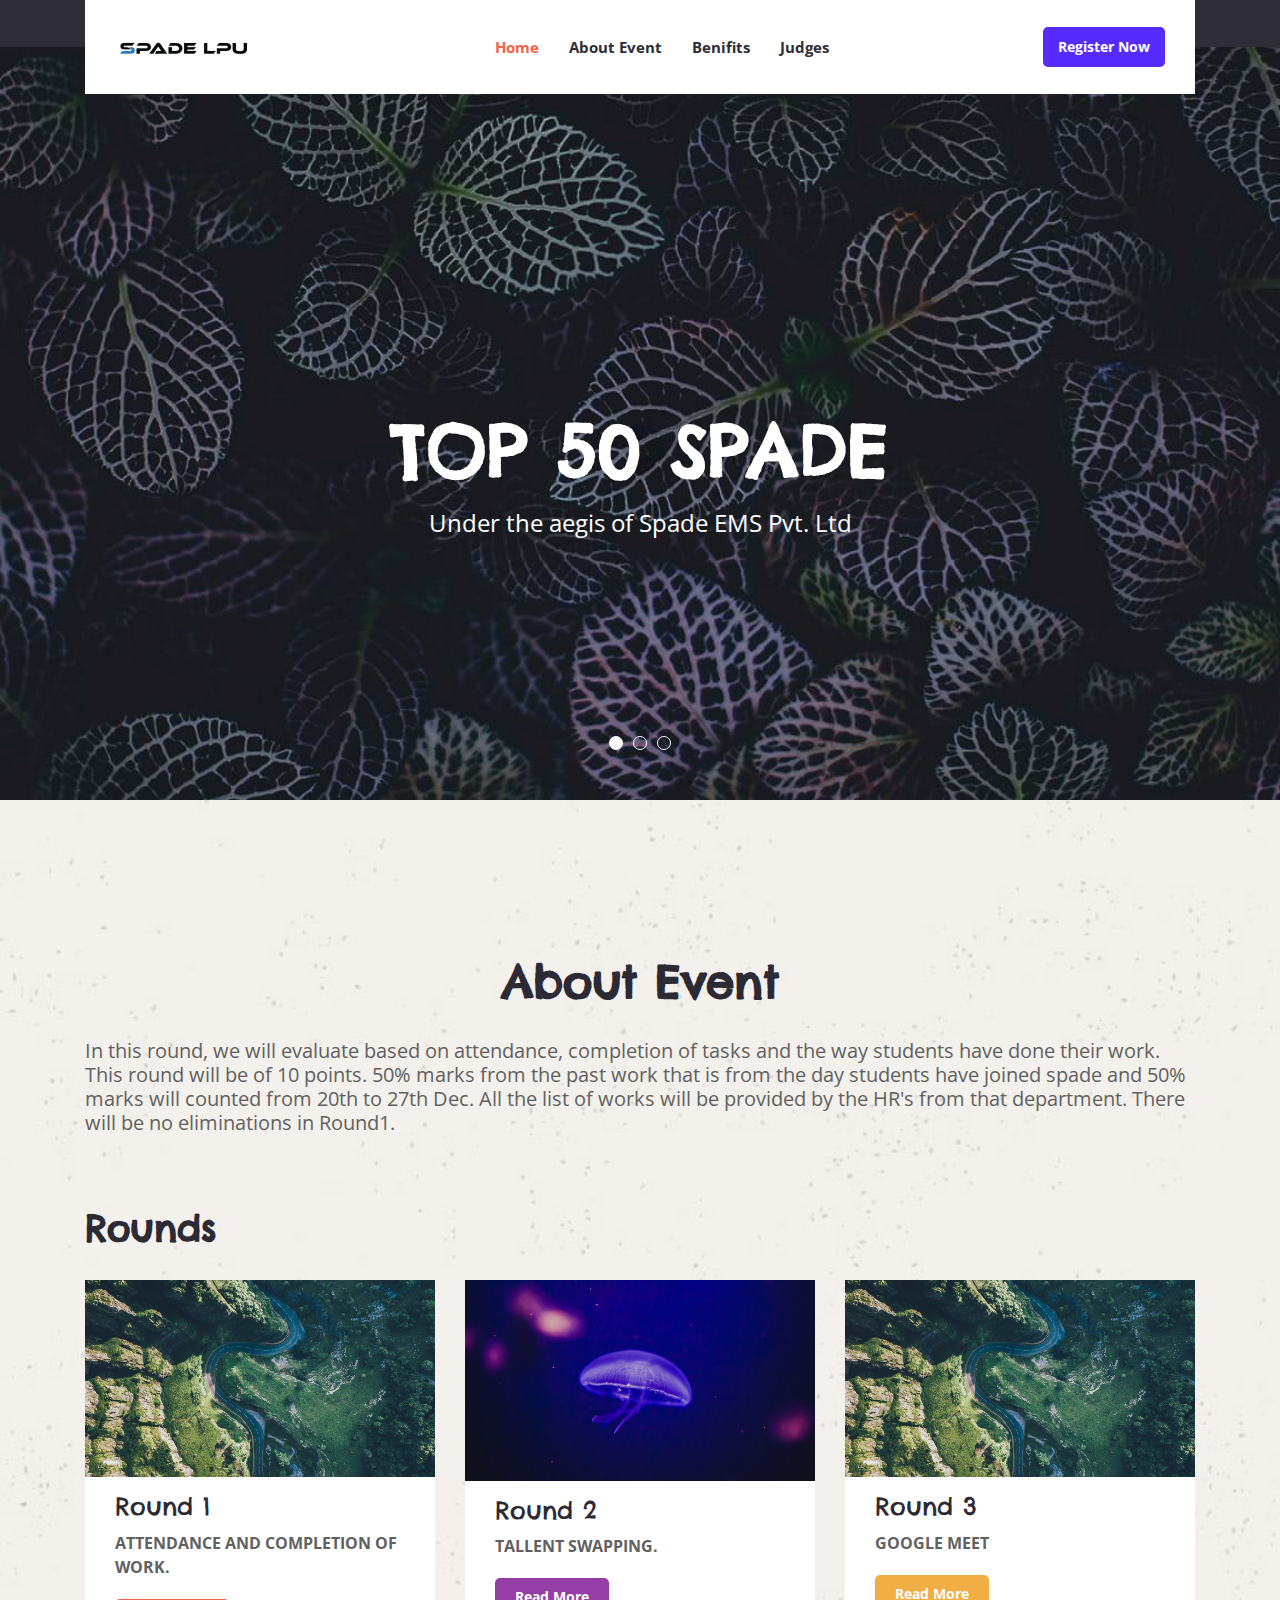
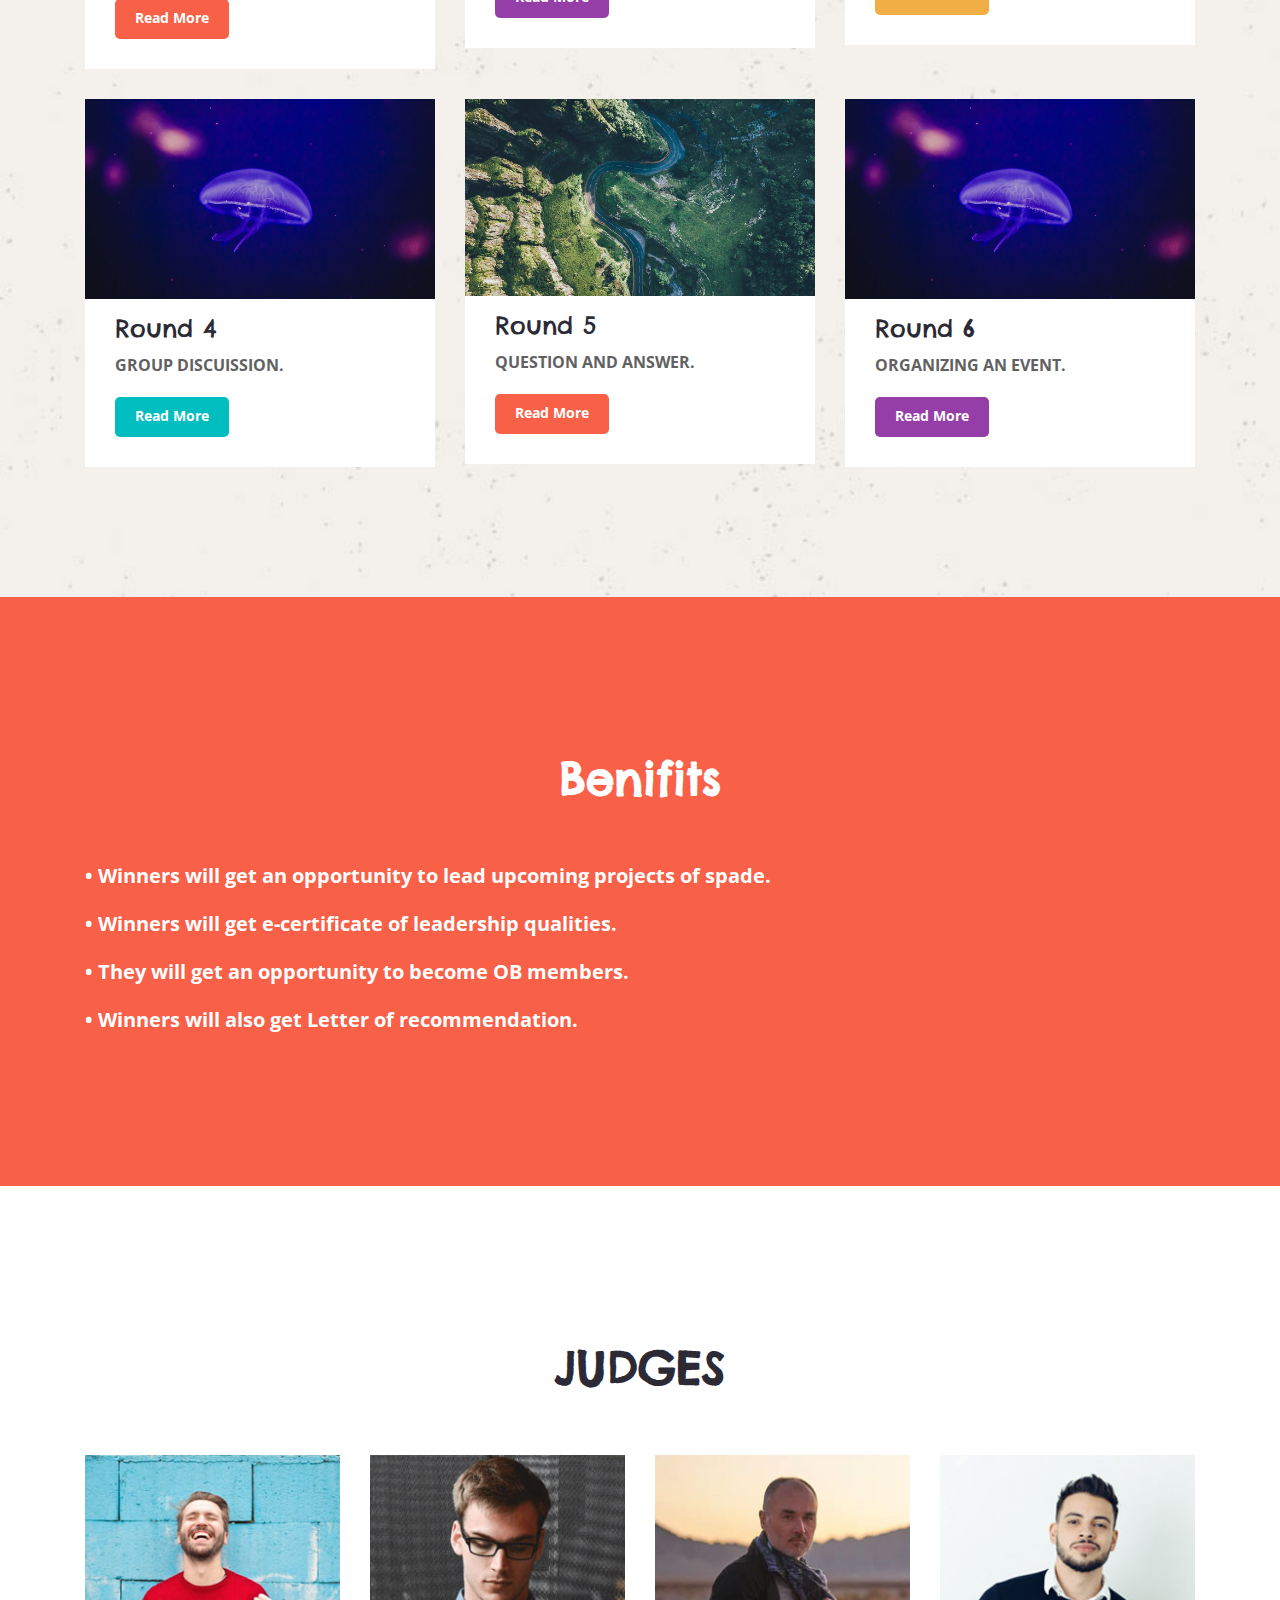
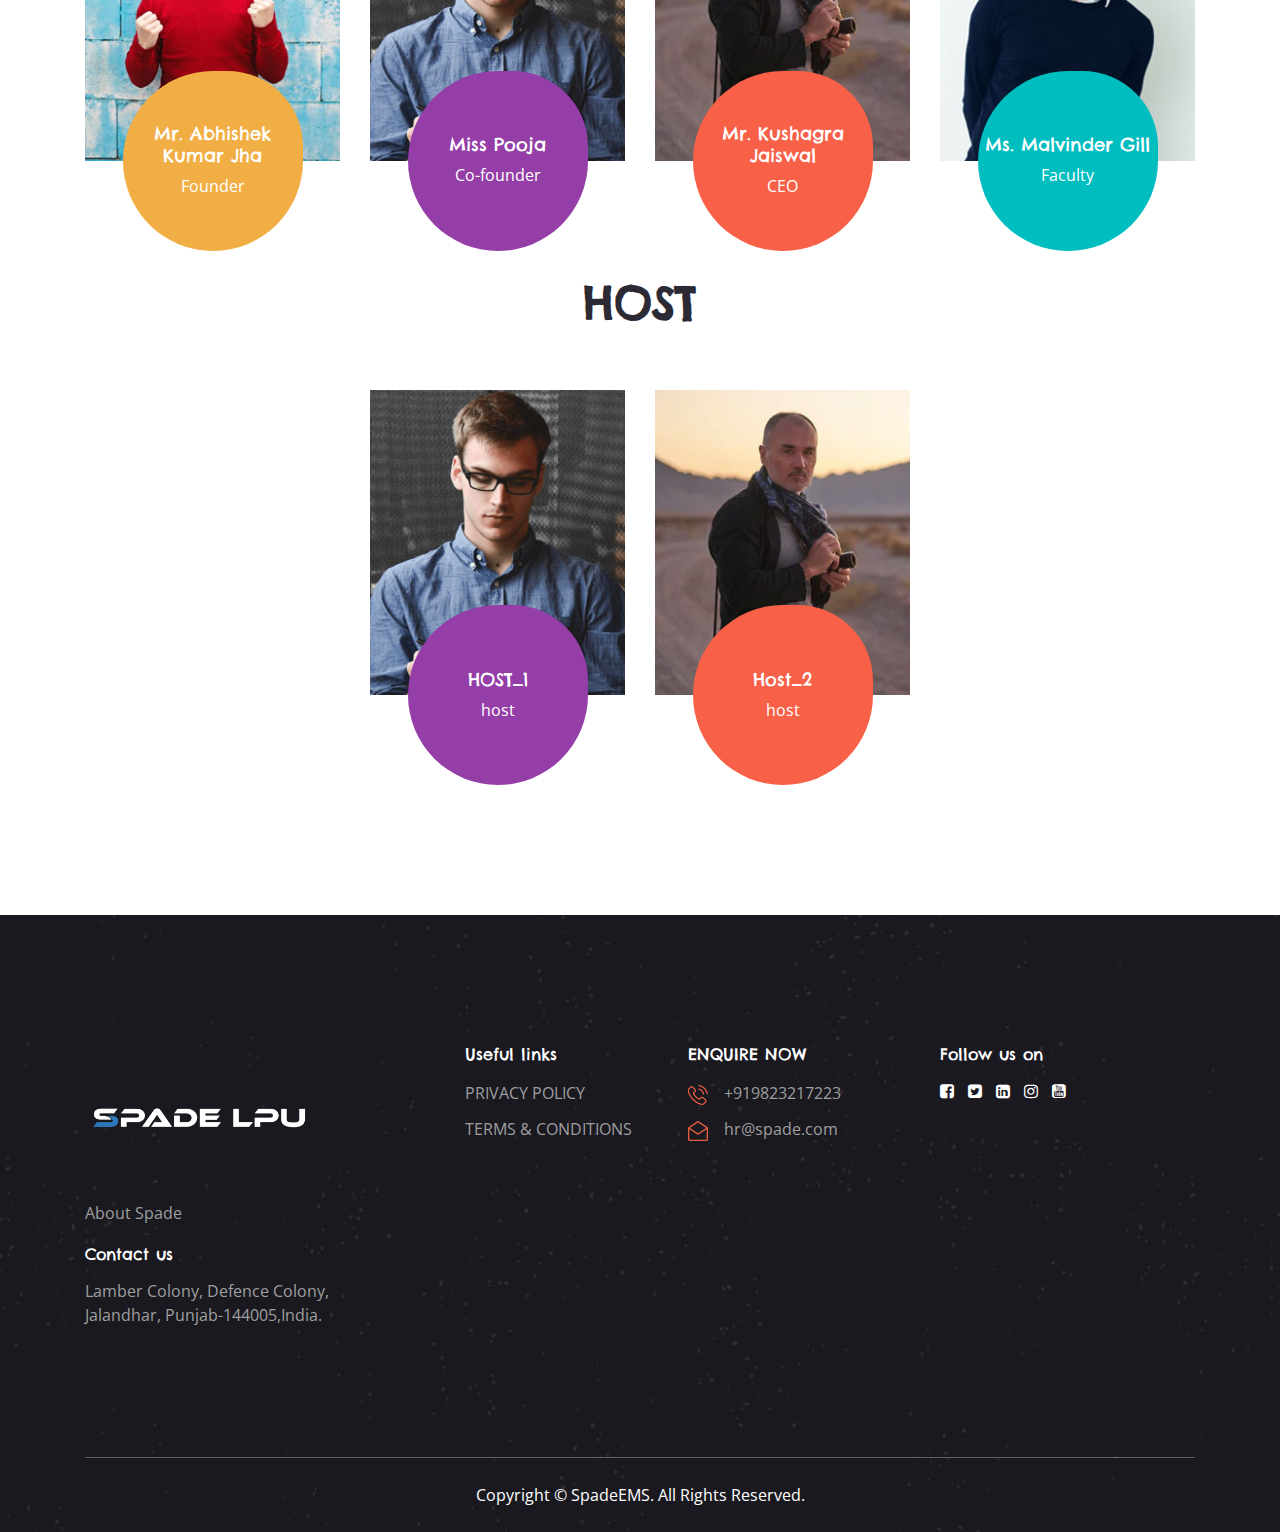
==== index.html @ 6cc6810a "first commit" ====
<!doctype html>
<html class="no-js" lang="en">
<head>
    <meta charset="utf-8">

    <!--====== Title ======-->
    <title>Top50</title>

    <meta name="description" content="">
    <meta name="viewport" content="width=device-width, initial-scale=1">

    <!--====== Favicon Icon ======-->
    <link rel="shortcut icon" href="assets/images/favicon.png" type="image/png">

    <!--====== Magnific Popup CSS ======-->
    <link rel="stylesheet" href="assets/css/magnific-popup.css">

    <!--====== Animate CSS ======-->
    <link rel="stylesheet" href="assets/css/animate.css">

    <!--====== Slick CSS ======-->
    <link rel="stylesheet" href="assets/css/slick.css">

    <!--====== Font Awesome CSS ======-->
    <link rel="stylesheet" href="assets/css/font-awesome.min.css">

    <!--====== Bootstrap CSS ======-->
    <link rel="stylesheet" href="assets/css/bootstrap.min.css">

    <!--====== Default CSS ======-->
    <link rel="stylesheet" href="assets/css/default.css">

    <!--====== Style CSS ======-->
    <link rel="stylesheet" href="assets/css/style.css">

    <style>
        #more,#more_2,#more_3,#more_4,#more_5,#more_6
         {display: none;}
    </style>

</head>

<body>
  
    <!--====== PRELOADER PART START ======-->

    <div id="preloader">
        <div class="preloader">
            <span></span>
            <span></span>
        </div>
    </div>

    <!--====== PRELOADER PART ENDS ======-->
    
    <!--====== HEADER PART START ======-->

    <header class="header_area">
       <!-- <div class="header_top">
            <div class="container">
                <div class="header_top_wrapper d-md-flex justify-content-between">
                    <div class="header_social text-center">
                        <ul>
                            <li><a href="#"><i class="fa fa-facebook-square"></i></a></li>
                            <li><a href="#"><i class="fa fa-twitter-square"></i></a></li>
                            <li><a href="#"><i class="fa fa-linkedin-square"></i></a></li>
                            <li><a href="#"><i class="fa fa-instagram"></i></a></li>
                            <li><a href="#"><i class="fa fa-pinterest-square"></i></a></li>
                        </ul>
                    </div> <!-- header social ->

                    <div class="header_info d-none d-md-block">
                        <ul>
                            <!-- <li><img src="assets/images/call.png" alt=""><a href="#">91 458 654 528</a></li> ->
                            <li><img src="assets/images/mail.png" alt=""><a href="#">info@example.com</a></li>
                            <li><a href="registration.html">Join Us</a></li>
                        </ul>
                    </div> <!-- header info ->
                </div> <!-- header top wrapper ->
            </div> <!-- container ->
        </div> <!-- header top -->

        <div class="header_navbar">
            <div class="container">
                <nav class="navbar navbar-expand-lg">
                    <a class="navbar-brand" href="index.html">
                        <img src="assets/images/spade_logo.png" width="150px"alt="logo">
                    </a> <!-- logo -->

                    <button class="navbar-toggler" type="button" data-toggle="collapse" data-target="#navbarSupportedContent" aria-controls="navbarSupportedContent" aria-expanded="false" aria-label="Toggle navigation">
                        <span class="toggler-icon"></span>
                        <span class="toggler-icon"></span>
                        <span class="toggler-icon"></span>
                    </button>

                    <div class="collapse navbar-collapse sub-menu-bar" id="navbarSupportedContent">
                        <ul class="navbar-nav m-auto">
                            <li>
                                <a class="active" href="index.html">Home</i></a>
                                
                            </li>
                            <li>
                                <a href="#about">About Event </i></a>

                               
                            </li>
                            <li><a href="#ben">Benifits </i></a>
                                
                            </li>
                            <li><a href="#judge">Judges</a></li>
                           
        
                        </ul>
                    </div> <!-- navbar collapse -->

                    <div class="navbar_btn d-none d-sm-block">
                        <a class="main-btn" href="registration.html">Register Now</a>
                    </div>

                </nav> <!-- navbar -->
            </div> <!-- container -->
        </div> <!-- header navbar -->
    </header>

    <!--====== HEADER PART ENDS ======-->

    <!--====== SLIDER PART START ======-->

    <section class="slider_area slider-active">
        <div class="single_slider">
            <div class="slider_image bg_cover" data-animation="kenburns" style="background-image: url(assets/images/24_image.jpg)"></div> <!-- slider image -->
            <div class="slider_content_wrapper d-flex align-items-center">
                <div class="container">
                    <div class="row">
                        <div class="col-lg-12">
                            <div class="slider_content text-center">
                                <!-- <h5 class="sub_title" data-animation="fadeInUp" data-delay="0.2s">SPADE </h5> -->
                                <h2 class="title" data-animation="fadeInUp" data-delay="0.5s">TOP 50 SPADE</h2>
                                <p data-animation="fadeInUp" data-delay="0.9s">Under the aegis of Spade EMS Pvt. Ltd</p>
                                <!-- <a href="registration.html" class="main-btn" data-animation="fadeInUp" data-delay="1.2s">Join Us</a> -->
                            </div> <!-- slider content -->
                        </div>
                    </div> <!-- row -->
                </div> <!-- container -->
            </div> <!-- slider content wrapper -->
        </div> <!-- single slider -->
        
        <div class="single_slider">
            <div class="slider_image bg_cover" data-animation="kenburns" style="background-image: url(assets/images/image_news_01.jpg)"></div> <!-- slider image -->
            <div class="slider_content_wrapper d-flex align-items-center">
                <div class="container">
                    <div class="row">
                        <div class="col-lg-12">
                            <div class="slider_content text-center">
                                <!-- <h5 class="sub_title" data-animation="fadeInUp" data-delay="0.2s">SPADE </h5> -->
                                <h2 class="title" data-animation="fadeInUp" data-delay="0.5s">TOP 50 SPADE</h2>
                                <p data-animation="fadeInUp" data-delay="0.9s">Under the aegis of Spade EMS Pvt. Ltd</p>
                                <!-- <a href="registration.html" class="main-btn" data-animation="fadeInUp" data-delay="1.2s">Join Us</a> -->
                            </div> <!-- slider content -->
                        </div>
                    </div> <!-- row -->
                </div> <!-- container -->
            </div> <!-- slider content wrapper -->
        </div> <!-- single slider -->
        
        <div class="single_slider">
            <div class="slider_image bg_cover" data-animation="kenburns" style="background-image: url(assets/images/23_image.jpg)"></div> <!-- slider image -->
            <div class="slider_content_wrapper d-flex align-items-center">
                <div class="container">
                    <div class="row">
                        <div class="col-lg-12">
                            <div class="slider_content text-center">
                                <!-- <h5 class="sub_title" data-animation="fadeInUp" data-delay="0.2s">SPADE </h5> -->
                                <h2 class="title" data-animation="fadeInUp" data-delay="0.5s">TOP 50 SPADE</h2>
                                <p data-animation="fadeInUp" data-delay="0.9s">Under the aegis of Spade EMS Pvt. Ltd</p>
                                <!-- <a href="registration.html" class="main-btn" data-animation="fadeInUp" data-delay="1.2s">Join Us</a> -->
                            </div> <!-- slider content -->
                        </div>
                    </div> <!-- row -->
                </div> <!-- container -->
            </div> <!-- slider content wrapper -->
        </div> <!-- single slider -->
    </section>

    <!--====== SLIDER PART ENDS ======-->

    

    <!--====== About Event PART START ======-->

    <section class="causes_area pt-130 pb-130 bg_cover" style="background-image: url(assets/images/gray-bg.jpg)" id="about">
        <div class="causes_shape_1" ></div>
        <div class="container">
            <div class="row">
                <div class="col-lg-12">
                    <div class="section_title text-center pb-30">
                        <!-- <img src="assets/images/section_icon.png" alt="Icon"> -->
                        <h3 class="title">About Event</h3>
                    </div> <!-- section title -->
                </div>
            </div> <!-- row -->
            <div class="row">
                <div class="col-lg-12">
               <p style="font-size: 20px;"> In this round, we will evaluate based on attendance, completion of tasks and the way students have done their work. This round will be of 10 points. 50% marks from the past work that is from the day students have joined spade and 50% marks will counted from 20th to 27th Dec. All the list of works will be provided by the HR's from that department. There will be no eliminations in Round1.
               </p><br><br><br>
               <h2>Rounds</h2> 

            </div>
            </div>
            <div class="row">
                <br>
                <div class="col-lg-4 col-md-6">
                    <div class="single_causes causes_color_1 mt-30">
                        <div class="causes_image">
                            <img src="assets/images/image_news_01.jpg" alt="causes">
                            <!-- <ul class="causes_icon">
                                <li><a href="#"><i class="fa fa-camera"></i></a></li>
                                <li><a href="#"><i class="fa fa-video-camera"></i></a></li>
                            </ul> -->
                            <!-- <div class="causes_shape">
                                <img src="assets/images/shape/shape-4.png" alt="shape">
                            </div>
                            <div class="causes_progress">
                                <div class="bar_inner">
                                    <div class="bar progress_line" data-width="59"><span class="percentage">59%</span></div>
                                </div>
                            </div> donate progress -->
                        </div>
                        <div class="causes_content">
                            <!-- <ul class="causes_meta">
                                <li><a href="#"><i class="fa fa-line-chart"></i> <span>Goal</span> : $1900</a></li>
                                <li><a href="#"><i class="fa fa-meh-o"></i> <span>Raised</span> : $900</a></li>
                            </ul> -->
                            <h4 class="causes_title"><a href="#">Round 1</a></h4>
                            <p><b>ATTENDANCE  AND  COMPLETION OF WORK.</b><span id="dots"></span><span id="more"><br>In this round, we will evaluate based on attendance, completion of tasks and the way students have done their work. This round will be of 10 points. 50% marks from the past work that is from the day students have joined spade and 50% marks will counted from 20th to 27th Dec. All the list of works will be provided by the HR's from that department. There will be no eliminations in Round1.
                            <br><br>
                            <b>POLICIES OF ROUND 1:</b><br>
                                1. In this round we will evaluate participants based on their:<br>
                                o ATTENDANCE <br>
                                o COMPLETION OF WORK<br>
                                2. First round will be from 20th Dec - 3 rd Jan. <br>
                                3. Attendance will be evaluated based on 50-50% like 50% marks will be from 20th -27thDec and 50% from the day of joining of students to till date. <br>
                                4. We will take this attendance and work record from respective HR’s. <br>
                                5. No elimination will be done in 1st round.<br><br>
                                <b>JUDGING PARAMETERS:</b>
                                 <br>
                                ▪ Attendance <br>
                                ▪ Work Record<br> 
                                ▪ Completion of Task <br>


                            </span> </p>
                            <a class="more" onclick="fun_1()" id="myBtn">Read More</a>
                        </div>
                    </div> <!-- single causes -->
                </div>
                <div class="col-lg-4 col-md-6">
                    <div class="single_causes causes_color_2  mt-30">
                        <div class="causes_image">
                            <img src="assets/images/image_news_03.jpg" alt="causes">
                            <!-- <ul class="causes_icon">
                                <li><a href="#"><i class="fa fa-camera"></i></a></li>
                                <li><a href="#"><i class="fa fa-video-camera"></i></a></li>
                            </ul>
                            <div class="causes_shape">
                                <img src="assets/images/shape/shape-4.png" alt="shape">
                            </div>
                            <div class="causes_progress">
                                <div class="bar_inner">
                                    <div class="bar progress_line" data-width="59"><span class="percentage">59%</span></div>
                                </div>
                            </div> donate progress -->
                        </div>
                        <div class="causes_content">
                            <!-- <ul class="causes_meta">
                                <li><a href="#"><i class="fa fa-line-chart"></i> <span>Goal</span> : $1900</a></li>
                                <li><a href="#"><i class="fa fa-meh-o"></i> <span>Raised</span> : $900</a></li>
                            </ul> -->
                            <h4 class="causes_title"><a href="#">Round 2</a></h4>
                            <p><b>TALLENT SWAPPING.</b><span id="dots_2"></span><span id="more_2"><br>In this round we want to see how capable your are while handling a situation and how you perform  when situations moves across your comfort zone… It is a “Talent Swapping” task. You have to choose any of the task provided in the form list and complete it on  time.
                               <br><br>
                                <b>POLICIES OF ROUND 2:</b><br>

                                1.	The task is from 3 Jan to 7 Jan .<br>
                                2.	No elimination. <br>
                                3.	You will be given 2 days time to complete your task . <br>
                                4.	If you deposit your task upto deadline than you will be awarded Max.10 points depending upon your work.<br>
                                5.	After deadline upto 12 hrs you will be awarded from max. 5 points depending upon your work. <br>
                                6.	12 hrs after the deadline no points will be awarded.<br>
                                <br><br>
                                <b>JUDGING PARAMETERS:</b><br>
                                
                                •	If task deposited upto deadline<br>
                                •	Way of Presenting your work <br>
                                •	Creativity and hardwork done <br>
                                
                            </span> </p>
                            <a class="more" onclick="fun_2()" id="myBtn_2">Read More</a>
                        </div>
                    </div> <!-- single causes -->
                </div>
                <div class="col-lg-4 col-md-6">
                    <div class="single_causes causes_color_3  mt-30">
                        <div class="causes_image">
                            <img src="assets/images/image_news_01.jpg" alt="causes">
                            <!-- <ul class="causes_icon">
                                <li><a href="#"><i class="fa fa-camera"></i></a></li>
                                <li><a href="#"><i class="fa fa-video-camera"></i></a></li>
                            </ul>
                            <div class="causes_shape">
                                <img src="assets/images/shape/shape-4.png" alt="shape">
                            </div>
                            <div class="causes_progress">
                                <div class="bar_inner">
                                    <div class="bar progress_line" data-width="59"><span class="percentage">59%</span></div>
                                </div>
                            </div> donate progress -->
                        </div>
                        <div class="causes_content">
                            <!-- <ul class="causes_meta">
                                <li><a href="#"><i class="fa fa-line-chart"></i> <span>Goal</span> : $1900</a></li>
                                <li><a href="#"><i class="fa fa-meh-o"></i> <span>Raised</span> : $900</a></li>
                            </ul> -->
                            <h4 class="causes_title"><a href="#">Round 3</a></h4>
                            <p><b>GOOGLE MEET</b><span id="dots_3"></span><span id="more_3"><br>
                                To evaluate how effectively he/she present/manages the meeting given to them.
                                He/she will be given an event to host in which you will manage each and everything according to you (for eg: engaging everyone with games , motivation etc)
                                This event will show how you can lead others or groups.<br><br>
                                <b>POLICIES OF ROUND 3:</b><br>

                                1.	They are supposed to manage the meeting in their own ways<br>
                                2.	Every student will be given 5 minutes to present.<br>
                                3.	Every student is supposed to give the presentation online by switching on the camera, unmuting the mic on google meet platform.<br>
                                4.	He/she must engage the each and everyone in the meeting (for eg, asking questions, motivating , etc).<br>

                                <br><br>
                                <b>JUDGING PARAMETER:</b><br>

                                •	Content organization and justification <br>
                                •	Elocution                                 <br>                    
                                •	Kinesics and gestures                     <br>           
                                •	Intonation                                 <br>                  
                                •	Enthusiasm and confidence         <br>

                            </span> </p>
                            <a class="more" onclick="fun_3()" id="myBtn_3">Read More</a>
                        </div>
                    </div> <!-- single causes -->
                </div>
                <div class="col-lg-4 col-md-6">
                    <div class="single_causes causes_color_4  mt-30">
                        <div class="causes_image">
                            <img src="assets/images/image_news_03.jpg" alt="causes">
                            <!-- <ul class="causes_icon">
                                <li><a href="#"><i class="fa fa-camera"></i></a></li>
                                <li><a href="#"><i class="fa fa-video-camera"></i></a></li>
                            </ul>
                            <div class="causes_shape">
                                <img src="assets/images/shape/shape-4.png" alt="shape">
                            </div>
                            <div class="causes_progress">
                                <div class="bar_inner">
                                    <div class="bar progress_line" data-width="59"><span class="percentage">59%</span></div>
                                </div>
                            </div> donate progress -->
                        </div>
                        <div class="causes_content">
                            <!-- <ul class="causes_meta">
                                <li><a href="#"><i class="fa fa-line-chart"></i> <span>Goal</span> : $1900</a></li>
                                <li><a href="#"><i class="fa fa-meh-o"></i> <span>Raised</span> : $900</a></li>
                            </ul> -->
                            <h4 class="causes_title"><a href="#">Round 4</a></h4>
                            <p><b>GROUP DISCUISSION.</b><span id="dots_4"></span><span id="more_4"><br>In this round , the group will have 8 to 12 members , who will express their views freely, frankly in a friendly manner on a topic of current issue. 
                                <br><br>
                                <b>POLICIES OF ROUND 4:</b><br>
                                
                                1.	THE TASK WILL BW FROM 16-25 JANUARY.<br>
                                2.	 ELEMINATION WILL BE THERE.<br>
                                3.	 READING FROM ANY PAPER OR ANY OTHER MEANS WILL NNOT BE ALLOWED. <br>
                                4.	 ENSURE TO HAVE A STABLE INTERNET CONNECTION AND ALSO MAKE SURE THAT CAMERA SHOULD BE ON AND MICROPHONE SHOULD BE UNMUTE DRING THIS ROUND.  <br>
                                <br><br>
                                <b>JUDGING PARAMETERS:</b><br>
                                
                                •	BE ASSERTIVE AND USE OF RIGHT LANGUAGE. <br>                 
                                •	ANALYTICAL AND FACT ORIENTED         <br>                       
                                •	 KINESIS AND GESTURES         <br>
                                •	 CONTENT ORGANIZING AND JUSTIFICATION<br>                        
                                
                            </span> </p>
                            <a class="more" onclick="fun_4()" id="myBtn_4">Read More</a>
                        </div>
                    </div> <!-- single causes -->
                </div>
                <div class="col-lg-4 col-md-6">
                    <div class="single_causes causes_color_5  mt-30">
                        <div class="causes_image">
                             <img src="assets/images/image_news_01.jpg" alt="causes">
                           <!-- <ul class="causes_icon">
                                <li><a href="#"><i class="fa fa-camera"></i></a></li>
                                <li><a href="#"><i class="fa fa-video-camera"></i></a></li>
                            </ul>
                            <div class="causes_shape">
                                <img src="assets/images/shape/shape-4.png" alt="shape">
                            </div>
                            <div class="causes_progress">
                                <div class="bar_inner">
                                    <div class="bar progress_line" data-width="59"><span class="percentage">59%</span></div>
                                </div>
                            </div> donate progress -->
                        </div>
                        <div class="causes_content">
                            <!-- <ul class="causes_meta">
                                <li><a href="#"><i class="fa fa-line-chart"></i> <span>Goal</span> : $1900</a></li>
                                <li><a href="#"><i class="fa fa-meh-o"></i> <span>Raised</span> : $900</a></li>
                            </ul> -->
                            <h4 class="causes_title"><a href="#">Round 5</a></h4>
                            <p><b>QUESTION AND ANSWER.</b><span id="dots_5"></span><span id="more_5"><br>In this round judges will ask basic life questions from the contestants so that we can get to know more about them and their soft skills.
                                <br><br>
                                <b>POLICIES OF ROUND 5:</b><br>
                                
                                1.	This round will be from 25th – 31st December.<br> 
                                2.	Two questions for max. 5marks each will be asked from each participant.<br>
                                3.	Elimination will be there.<br>
                                4.	Mic and video must be switched on while answering.<br>
                                
                                <br><br>
                                <b>JUDGING PARAMETERS:</b><br>
                                
                                •	Presentation          <br>                                       
                                •	Body language            <br>                                   
                                •	Energy level and optimism<br>
                                
                            </span> </p>
                            <a class="more" onclick="fun_5()" id="myBtn_5">Read More</a>
                        </div>
                    </div> <!-- single causes -->
                </div>
                <div class="col-lg-4 col-md-6">
                    <div class="single_causes causes_color_6 mt-30">
                        <div class="causes_image">
                            <img src="assets/images/image_news_03.jpg" alt="causes">
                            <!-- <ul class="causes_icon">
                                <li><a href="#"><i class="fa fa-camera"></i></a></li>
                                <li><a href="#"><i class="fa fa-video-camera"></i></a></li>
                            </ul>
                            <div class="causes_shape">
                                <img src="assets/images/shape/shape-4.png" alt="shape">
                            </div>
                            <div class="causes_progress">
                                <div class="bar_inner">
                                    <div class="bar progress_line" data-width="59"><span class="percentage">59%</span></div>
                                </div>
                            </div> donate progress -->
                        </div>
                        <div class="causes_content">
                            <!-- <ul class="causes_meta">
                                <li><a href="#"><i class="fa fa-line-chart"></i> <span>Goal</span> : $1900</a></li>
                                <li><a href="#"><i class="fa fa-meh-o"></i> <span>Raised</span> : $900</a></li>
                            </ul> -->
                            <h4 class="causes_title"><a href="#">Round 6</a></h4>
                            <p><b>ORGANIZING AN EVENT.</b><span id="dots_6"></span><span id="more_6"><br>In this round, we will divide students in groups and then we will evaluate based on how a group will organize an event, and the way students have done their work. This round will be of 10 points. Event  will be conducted from 1st – 18th feb .

                                <br><br>
                                <b>POLICIES OF ROUND 6:</b> <br>
                                
                                1.	This round will be from 1st – 20th February. <br>
                                -	In this round we will evaluate participants based on their:<br>
                                -	Success of an event.<br>
                                2.	Managing tasks. <br>
                                 
                                3.	Final elimination will be done in 6th round.<br>
                                <br><br>
                                <b>JUDGING PARAMETERS:</b><br>
                                
                                •	How group will organize and manage the event.<br>
                                •	Event success.<br>
                                
                            </span> </p>
                            <a class="more" onclick="fun_6()" id="myBtn_6">Read More</a>
                        </div>
                    </div> <!-- single causes -->
                </div>
            </div> <!-- row -->
        </div> <!-- container -->
        <!-- <div class="causes_shape_2" style="background-image: url(assets/images/shape/shape-1.png)"></div> -->
    </section>

    <!--====== about event PART ENDS ======-->

        <!--====== BLOG PART START ======-->

        <section class="blog_area pt-130 pb-130 event_area" id="ben">
            <div class="container">
                <div class="row">
                    <div class="col-lg-12">
                        <div class="section_title text-center pb-10">
                            <!-- <img src="assets/images/section_icon.png" alt="Icon"> -->
                            <h3 class="title" style="color: white;">Benifits</h3>
                        </div> <!-- section title -->
                    </div>
                </div> <!-- row -->
                <div class="row">
                    <div class="col-lg-12">
                        <!-- <div class="blog_left mt-50">
                            <div class="blog_image">
                                <img src="assets/images/blog_left.jpg" alt="blog">
                            </div>
                            <div class="blog_content">
                                <div class="title_bar d-flex">
                                    <div class="blog_date d-flex align-items-center justify-content-center">
                                        <span class="date"><span>13</span> Dec</span>
                                    </div>
                                    <div class="blog_title_meta media-body">
                                        <h3 class="blog_title"><a href="#">Charity can help make smile of poor people</a></h3>
                                        <ul class="blog_meta">
                                            <li><a href="#"><i class="fa fa-user-o"></i> Admin</a></li>
                                            <li><a href="#"><i class="fa fa-bookmark-o"></i> Charity / Poor</a></li>
                                        </ul>
                                    </div>
                                </div> <!-- title bar ->
                                <div class="text_bar">
                                    <p>Helpgrove is a nonproﬁt organization supported by community leaders. It is a well-known fact that when any discussion</p>
                                </div>
                            </div>
                        </div> <!-- blog left -->
                        <p style="font-size: 20px;color: white;">
                            <br><br> <b>
                            •  Winners will get an opportunity to lead upcoming projects of spade.<br><br>
                            •  Winners will get e-certificate of leadership qualities. <br><br>
                            •  They will get an opportunity to become OB members. <br><br>
                            •  Winners will also get Letter of recommendation.<br><br>
                            </b>
                        </p>
                    </div>
                    <!-- <div class="col-lg-6">
                        <div class="blog_right pt-25">
                            <div class="single_blog blog_color-1 d-sm-flex mt-25">
                                <div class="blog_image">
                                    <img src="assets/images/blog-1.jpg" alt="blog">
                                    
                                    <div class="blog_date d-flex align-items-center justify-content-center">
                                        <span class="date"><span>13</span> Dec</span>
                                    </div>
                                </div>
                                <div class="blog_content media-body">
                                    <h3 class="blog_title"><a href="#">Charity can help make smile of poor people</a></h3>
                                    <ul class="blog_meta">
                                        <li><a href="#"><i class="fa fa-user-o"></i> Admin</a></li>
                                        <li><a href="#"><i class="fa fa-bookmark-o"></i> Charity / Poor</a></li>
                                    </ul>
                                    <p>Helpgrove is a nonproﬁt organization supported by community leaders. It is a well-known.</p>
                                </div>
                            </div> <!-- single blog ->
                            
                            <div class="single_blog blog_color-2 d-sm-flex mt-25">
                                <div class="blog_image">
                                    <img src="assets/images/blog-2.jpg" alt="blog">
                                    
                                    <div class="blog_date d-flex align-items-center justify-content-center">
                                        <span class="date"><span>13</span> Dec</span>
                                    </div>
                                </div>
                                <div class="blog_content media-body">
                                    <h3 class="blog_title"><a href="#">Charity can help make smile of poor people</a></h3>
                                    <ul class="blog_meta">
                                        <li><a href="#"><i class="fa fa-user-o"></i> Admin</a></li>
                                        <li><a href="#"><i class="fa fa-bookmark-o"></i> Charity / Poor</a></li>
                                    </ul>
                                    <p>Helpgrove is a nonproﬁt organization supported by community leaders. It is a well-known.</p>
                                </div>
                            </div> <!-- single blog ->
                            
                            <div class="single_blog blog_color-3 d-sm-flex mt-25">
                                <div class="blog_image">
                                    <img src="assets/images/blog-3.jpg" alt="blog">
                                    
                                    <div class="blog_date d-flex align-items-center justify-content-center">
                                        <span class="date"><span>13</span> Dec</span>
                                    </div>
                                </div>
                                <div class="blog_content media-body">
                                    <h3 class="blog_title"><a href="#">Charity can help make smile of poor people</a></h3>
                                    <ul class="blog_meta">
                                        <li><a href="#"><i class="fa fa-user-o"></i> Admin</a></li>
                                        <li><a href="#"><i class="fa fa-bookmark-o"></i> Charity / Poor</a></li>
                                    </ul>
                                    <p>Helpgrove is a nonproﬁt organization supported by community leaders. It is a well-known.</p>
                                </div>
                            </div> <!-- single blog ->
                        </div> <!-- blog right ->
                    </div> -->
                </div> <!-- row -->
            </div> <!-- container -->
        </section>
    
        <!--====== BLOG PART ENDS ======-->

    
    
    <!--====== VOLUNTEER PART START ======-->

    <section class="volunteer_area pt-130 pb-130" id="judge">
        <div class="container">
            <div class="row">
                <div class="col-lg-12">
                    <div class="section_title text-center pb-30">
                        <!-- <img src="assets/images/section_icon.png" alt="Icon"> -->
                        <h3 class="title">JUDGES</h3>
                    </div> <!-- section title -->
                </div>
            </div> <!-- row -->
            <div class="row">
                <div class="col-lg-3 col-sm-6">
                    <div class="single_volunteer mt-30 volunteer_color_1">
                        <div class="volunteer_image">
                            <img src="assets/images/volunteer-1.jpg" alt="Volunteer">
                            <div class="volunteer_social">
                                <ul class="social">
                                    <li><a href="#"><i class="fa fa-facebook-square"></i></a></li>
                                    <li><a href="#"><i class="fa fa-twitter-square"></i></a></li>
                                    <li><a href="#"><i class="fa fa-linkedin-square"></i></a></li>
                                    <li><a href="#"><i class="fa fa-instagram"></i></a></li>
                                </ul>
                            </div> <!-- volunteer social -->
                        </div>
                        <div class="volunteer_content d-flex align-items-center justify-content-center">
                            <div class="content_wrapper">
                                <h5 class="volunteer_name"><a href="#">Mr. Abhishek Kumar Jha
                                </a></h5>
                                <p>Founder</p>
                            </div>
                        </div>
                    </div> <!-- single volunteer -->
                </div>
                <div class="col-lg-3 col-sm-6">
                    <div class="single_volunteer mt-30 volunteer_color_2">
                        <div class="volunteer_image">
                            <img src="assets/images/volunteer-2.jpg" alt="Volunteer">
                            <div class="volunteer_social">
                                <ul class="social">
                                    <li><a href="#"><i class="fa fa-facebook-square"></i></a></li>
                                    <li><a href="#"><i class="fa fa-twitter-square"></i></a></li>
                                    <li><a href="#"><i class="fa fa-linkedin-square"></i></a></li>
                                    <li><a href="#"><i class="fa fa-instagram"></i></a></li>
                                </ul>
                            </div> <!-- volunteer social -->
                        </div>
                        <div class="volunteer_content d-flex align-items-center justify-content-center">
                            <div class="content_wrapper">
                                <h5 class="volunteer_name"><a href="#">Miss Pooja 
                                </a></h5>
                                <p>Co-founder</p>
                            </div>
                        </div>
                    </div> <!-- single volunteer -->
                </div>
                <div class="col-lg-3 col-sm-6">
                    <div class="single_volunteer mt-30 volunteer_color_3">
                        <div class="volunteer_image">
                            <img src="assets/images/volunteer-3.jpg" alt="Volunteer">
                            <div class="volunteer_social">
                                <ul class="social">
                                    <li><a href="#"><i class="fa fa-facebook-square"></i></a></li>
                                    <li><a href="#"><i class="fa fa-twitter-square"></i></a></li>
                                    <li><a href="#"><i class="fa fa-linkedin-square"></i></a></li>
                                    <li><a href="#"><i class="fa fa-instagram"></i></a></li>
                                </ul>
                            </div> <!-- volunteer social -->
                        </div>
                        <div class="volunteer_content d-flex align-items-center justify-content-center">
                            <div class="content_wrapper">
                                <h5 class="volunteer_name"><a href="#">Mr. Kushagra Jaiswal
                                </a></h5>
                                <p>CEO</p>
                            </div>
                        </div>
                    </div> <!-- single volunteer -->
                </div>
                <div class="col-lg-3 col-sm-6">
                    <div class="single_volunteer mt-30 volunteer_color_4">
                        <div class="volunteer_image">
                            <img src="assets/images/volunteer-4.jpg" alt="Volunteer">
                            <div class="volunteer_social">
                                <ul class="social">
                                    <li><a href="#"><i class="fa fa-facebook-square"></i></a></li>
                                    <li><a href="#"><i class="fa fa-twitter-square"></i></a></li>
                                    <li><a href="#"><i class="fa fa-linkedin-square"></i></a></li>
                                    <li><a href="#"><i class="fa fa-instagram"></i></a></li>
                                </ul>
                            </div> <!-- volunteer social -->
                        </div>
                        <div class="volunteer_content d-flex align-items-center justify-content-center">
                            <div class="content_wrapper">
                                <h5 class="volunteer_name"><a href="#">Ms. Malvinder Gill
                                </a></h5>
                                <p>Faculty</p>
                            </div>
                        </div>
                    </div> <!-- single volunteer -->
                </div>
            </div> <!-- row -->
        
            <div class="row">
                <div class="col-lg-12">
                    <div class="section_title text-center pb-30">
                        <!-- <img src="assets/images/section_icon.png" alt="Icon"> -->
                        <h3 class="title">HOST</h3>
                    </div> <!-- section title -->
                </div>
            </div> <!-- row -->
            <div class="row">
                <div class="col-lg-3 col-sm-6">
                    
                    
                </div>
                <div class="col-lg-3 col-sm-6">
                    <div class="single_volunteer mt-30 volunteer_color_2">
                        <div class="volunteer_image">
                            <img src="assets/images/volunteer-2.jpg" alt="Volunteer">
                            <div class="volunteer_social">
                                <ul class="social">
                                    <li><a href="#"><i class="fa fa-facebook-square"></i></a></li>
                                    <li><a href="#"><i class="fa fa-twitter-square"></i></a></li>
                                    <li><a href="#"><i class="fa fa-linkedin-square"></i></a></li>
                                    <li><a href="#"><i class="fa fa-instagram"></i></a></li>
                                </ul>
                            </div> <!-- volunteer social -->
                        </div>
                        <div class="volunteer_content d-flex align-items-center justify-content-center">
                            <div class="content_wrapper">
                                <h5 class="volunteer_name"><a href="#">HOST_1
                                </a></h5>
                                <p>host</p>
                            </div>
                        </div>
                    </div> <!-- single volunteer -->
                </div>
                <div class="col-lg-3 col-sm-6">
                    <div class="single_volunteer mt-30 volunteer_color_3">
                        <div class="volunteer_image">
                            <img src="assets/images/volunteer-3.jpg" alt="Volunteer">
                            <div class="volunteer_social">
                                <ul class="social">
                                    <li><a href="#"><i class="fa fa-facebook-square"></i></a></li>
                                    <li><a href="#"><i class="fa fa-twitter-square"></i></a></li>
                                    <li><a href="#"><i class="fa fa-linkedin-square"></i></a></li>
                                    <li><a href="#"><i class="fa fa-instagram"></i></a></li>
                                </ul>
                            </div> <!-- volunteer social -->
                        </div>
                        <div class="volunteer_content d-flex align-items-center justify-content-center">
                            <div class="content_wrapper">
                                <h5 class="volunteer_name"><a href="#">Host_2
                                </a></h5>
                                <p>host</p>
                            </div>
                        </div>
                    </div> <!-- single volunteer -->
                </div>
                <div class="col-lg-3 col-sm-6">
                    
                </div>
            </div> <!-- row -->
        </div> <!-- container -->
    </section>

    <!--====== VOLUNTEER PART ENDS ======-->
    
    <!--====== FOOTER PART START ======-->

    <footer class="footer_area">
        <div class="footer_widget pt-80 pb-130">
            <div class="container">
                <div class="row">
                    <div class="col-lg-4 col-md-6 order-md-1 order-lg-1">
                        <div class="footer_about mt-50">
                            <a href="#">
                                <img src="assets/images/logo1.png" alt="Logo" width="250px">
                            </a>
                            
                            <p>About Spade</p>
                            
                            <div class="footer_contact mt-20">
                                <h5 class="footer_title">Contact us</h5>
                                <p>Lamber Colony, Defence Colony,<br>
                                    Jalandhar, Punjab-144005,India.</p>
                            </div> <!-- footer contact -->
                        </div> <!-- footer about -->
                    </div>
                    <div class="col-lg-5 col-md-12 order-md-3 order-lg-2">
                        <div class="footer_link_wrapper d-flex flex-wrap">
                            <div class="footer_link mt-50">
                                <h5 class="footer_title">Useful links</h5>
                                <ul class="link">
                                    <li><a href="#">PRIVACY POLICY</a></li>
                                    <li><a href="#">TERMS & CONDITIONS</a></li>

                                </ul>
                            </div> <!-- footer link -->

                            <div class="footer_link mt-50">
                                <h5 class="footer_title">ENQUIRE NOW</h5>
                                <ul class="link">
                                    <li><img src="assets/images/call.png" alt=""><a href="#">&nbsp;&nbsp;&nbsp; +919823217223</a></li>
                                    <li><img src="assets/images/mail.png" alt=""><a href="#">&nbsp;&nbsp;&nbsp; hr@spade.com</a></li>
                                    
                                </ul>
                            </div> <!-- footer link -->
                        </div> <!-- footer link wrapper -->
                    </div>
                    <div class="col-lg-3 col-md-6 order-md-2 order-lg-3">
                        <div class="footer_subscribe mt-50">
                            <h5 class="footer_title">Follow us on</h5>
                            <!-- <p>Follow our social Media Handles</p> -->
                            
                            <div class="header_top_wrapper d-md-flex justify-content-between">
                                <div class="header_social text-center">
                                    <ul>
                                        <li><a href="https://www.facebook.com/spadeems29/"><i class="fa fa-facebook-square"></i></a></li>
                                        <li><a href="https://twitter.com/EmsSpade?s=09"><i class="fa fa-twitter-square"></i></a></li>
                                        <li><a href="https://www.linkedin.com/company/spadeems29"><i class="fa fa-linkedin-square"></i></a></li>
                                        <li><a href="https://instagram.com/spade_ems?igshid=bxct030us4mn"><i class="fa fa-instagram"></i></a></li>
                                        <li><a href="https://www.youtube.com/c/SPADEEMS"><i class="fa fa-youtube-square"></i></a></li>
                                    </ul>
                                </div> <!-- header social -->
            
                               
                            </div> <!-- header top wrapper -->
                            
                        </div> <!-- footer link  --> 
                    </div>
                </div> <!-- row -->
            </div> <!-- container -->
        </div> <!-- footer widget -->
        <div class="footer_copyright text-center">
            <div class="container">
                <div class="copyright">
                    <p>Copyright &copy; SpadeEMS. All Rights Reserved.</p>
                </div> <!-- copyright -->
            </div> <!-- container -->
        </div> <!-- footer copyright -->
    </footer>

    <!--====== FOOTER PART ENDS ======-->
    
    <!--====== GO TO TOP PART START ======-->
    
    <div class="go-top-area">
        <div class="go-top-wrap">
            <div class="go-top-btn-wrap">
                <div class="go-top go-top-btn">
                    <i class="fa fa-angle-double-up"></i>
                    <i class="fa fa-angle-double-up"></i>
                </div>
            </div>
        </div>
    </div>
    
    <!--====== GO TO TOP PART ENDS ======-->
    
 




    <!--====== Jquery js ======-->
    <script src="assets/js/vendor/jquery-1.12.4.min.js"></script>
    <script src="assets/js/vendor/modernizr-3.7.1.min.js"></script>

    <!--====== Bootstrap js ======-->
    <script src="assets/js/popper.min.js"></script>
    <script src="assets/js/bootstrap.min.js"></script>

    <!--====== Slick js ======-->
    <script src="assets/js/slick.min.js"></script>

    <!--====== Magnific Popup js ======-->
    <script src="assets/js/jquery.magnific-popup.min.js"></script>

    <!--====== Appear js ======-->
    <script src="assets/js/jquery.appear.min.js"></script>
    
    <!--====== Counter Up js ======-->
    <script src="assets/js/waypoints.min.js"></script>
    <script src="assets/js/jquery.counterup.js"></script>

    <!--====== wow js ======-->
    <script src="assets/js/wow.min.js"></script>

    <!--====== Main js ======-->
    <script src="assets/js/main.js"></script>
    <script>
        function fun_1() {
          var dots = document.getElementById("dots");
          var moreText = document.getElementById("more");
          var btnText = document.getElementById("myBtn");
        
          if (dots.style.display === "none") {
            dots.style.display = "inline";
            btnText.innerHTML = "Read more"; 
            moreText.style.display = "none";
          } else {
            dots.style.display = "none";
            btnText.innerHTML = "Read less"; 
            moreText.style.display = "inline";
          }
        }

        function fun_2() {
          var dots = document.getElementById("dots_2");
          var moreText = document.getElementById("more_2");
          var btnText = document.getElementById("myBtn_2");
        
          if (dots.style.display === "none") {
            dots.style.display = "inline";
            btnText.innerHTML = "Read more"; 
            moreText.style.display = "none";
          } else {
            dots.style.display = "none";
            btnText.innerHTML = "Read less"; 
            moreText.style.display = "inline";
          }
        }

        function fun_3() {
          var dots = document.getElementById("dots_3");
          var moreText = document.getElementById("more_3");
          var btnText = document.getElementById("myBtn_3");
        
          if (dots.style.display === "none") {
            dots.style.display = "inline";
            btnText.innerHTML = "Read more"; 
            moreText.style.display = "none";
          } else {
            dots.style.display = "none";
            btnText.innerHTML = "Read less"; 
            moreText.style.display = "inline";
          }
        }

        function fun_4() {
          var dots = document.getElementById("dots_4");
          var moreText = document.getElementById("more_4");
          var btnText = document.getElementById("myBtn_4");
        
          if (dots.style.display === "none") {
            dots.style.display = "inline";
            btnText.innerHTML = "Read more"; 
            moreText.style.display = "none";
          } else {
            dots.style.display = "none";
            btnText.innerHTML = "Read less"; 
            moreText.style.display = "inline";
          }
        }

        function fun_5() {
          var dots = document.getElementById("dots_5");
          var moreText = document.getElementById("more_5");
          var btnText = document.getElementById("myBtn_5");
        
          if (dots.style.display === "none") {
            dots.style.display = "inline";
            btnText.innerHTML = "Read more"; 
            moreText.style.display = "none";
          } else {
            dots.style.display = "none";
            btnText.innerHTML = "Read less"; 
            moreText.style.display = "inline";
          }
        }

        function fun_6() {
          var dots = document.getElementById("dots_6");
          var moreText = document.getElementById("more_6");
          var btnText = document.getElementById("myBtn_6");
        
          if (dots.style.display === "none") {
            dots.style.display = "inline";
            btnText.innerHTML = "Read more"; 
            moreText.style.display = "none";
          } else {
            dots.style.display = "none";
            btnText.innerHTML = "Read less"; 
            moreText.style.display = "inline";
          }
        }
        </script>

</body>


<!-- Mirrored from thepixelcurve.com/html/helpgrove/helpgrove/index.html by HTTrack Website Copier/3.x [XR&CO'2014], Thu, 29 Oct 2020 05:25:21 GMT -->
</html>
---- assets/css/default.css ----
/* Deafult Margin & Padding */
/*-- Margin Top --*/
.mt-5 {
	margin-top: 5px;
}
.mt-10 {
	margin-top: 10px;
}
.mt-15 {
	margin-top: 15px;
}
.mt-20 {
	margin-top: 20px;
}
.mt-25 {
	margin-top: 25px;
}
.mt-30 {
	margin-top: 30px;
}
.mt-35 {
	margin-top: 35px;
}
.mt-40 {
	margin-top: 40px;
}
.mt-45 {
	margin-top: 45px;
}
.mt-50 {
	margin-top: 50px;
}
.mt-55 {
	margin-top: 55px;
}
.mt-60 {
	margin-top: 60px;
}
.mt-65 {
	margin-top: 65px;
}
.mt-70 {
	margin-top: 70px;
}
.mt-75 {
	margin-top: 75px;
}
.mt-80 {
	margin-top: 80px;
}
.mt-85 {
	margin-top: 85px;
}
.mt-90 {
	margin-top: 90px;
}
.mt-95 {
	margin-top: 95px;
}
.mt-100 {
	margin-top: 100px;
}
.mt-105 {
	margin-top: 105px;
}
.mt-110 {
	margin-top: 110px;
}
.mt-115 {
	margin-top: 115px;
}
.mt-120 {
	margin-top: 120px;
}
.mt-125 {
	margin-top: 125px;
}
.mt-130 {
	margin-top: 130px;
}
.mt-135 {
	margin-top: 135px;
}
.mt-140 {
	margin-top: 140px;
}
.mt-145 {
	margin-top: 145px;
}
.mt-150 {
	margin-top: 150px;
}
.mt-155 {
	margin-top: 155px;
}
.mt-160 {
	margin-top: 160px;
}
.mt-165 {
	margin-top: 165px;
}
.mt-170 {
	margin-top: 170px;
}
.mt-175 {
	margin-top: 175px;
}
.mt-180 {
	margin-top: 180px;
}
.mt-185 {
	margin-top: 185px;
}
.mt-190 {
	margin-top: 190px;
}
.mt-195 {
	margin-top: 195px;
}
.mt-200 {
	margin-top: 200px;
}
/*-- Margin Bottom --*/

.mb-5 {
	margin-bottom: 5px;
}
.mb-10 {
	margin-bottom: 10px;
}
.mb-15 {
	margin-bottom: 15px;
}
.mb-20 {
	margin-bottom: 20px;
}
.mb-25 {
	margin-bottom: 25px;
}
.mb-30 {
	margin-bottom: 30px;
}
.mb-35 {
	margin-bottom: 35px;
}
.mb-40 {
	margin-bottom: 40px;
}
.mb-45 {
	margin-bottom: 45px;
}
.mb-50 {
	margin-bottom: 50px;
}
.mb-55 {
	margin-bottom: 55px;
}
.mb-60 {
	margin-bottom: 60px;
}
.mb-65 {
	margin-bottom: 65px;
}
.mb-70 {
	margin-bottom: 70px;
}
.mb-75 {
	margin-bottom: 75px;
}
.mb-80 {
	margin-bottom: 80px;
}
.mb-85 {
	margin-bottom: 85px;
}
.mb-90 {
	margin-bottom: 90px;
}
.mb-95 {
	margin-bottom: 95px;
}
.mb-100 {
	margin-bottom: 100px;
}
.mb-105 {
	margin-bottom: 105px;
}
.mb-110 {
	margin-bottom: 110px;
}
.mb-115 {
	margin-bottom: 115px;
}
.mb-120 {
	margin-bottom: 120px;
}
.mb-125 {
	margin-bottom: 125px;
}
.mb-130 {
	margin-bottom: 130px;
}
.mb-135 {
	margin-bottom: 135px;
}
.mb-140 {
	margin-bottom: 140px;
}
.mb-145 {
	margin-bottom: 145px;
}
.mb-150 {
	margin-bottom: 150px;
}
.mb-155 {
	margin-bottom: 155px;
}
.mb-160 {
	margin-bottom: 160px;
}
.mb-165 {
	margin-bottom: 165px;
}
.mb-170 {
	margin-bottom: 170px;
}
.mb-175 {
	margin-bottom: 175px;
}
.mb-180 {
	margin-bottom: 180px;
}
.mb-185 {
	margin-bottom: 185px;
}
.mb-190 {
	margin-bottom: 190px;
}
.mb-195 {
	margin-bottom: 195px;
}
.mb-200 {
	margin-bottom: 200px;
}
/*-- margin left --*/
.ml-5 {
	margin-left: 5px;
}
.ml-10 {
	margin-left: 10px;
}
.ml-15 {
	margin-left: 15px;
}
.ml-20 {
	margin-left: 20px;
}
.ml-25 {
	margin-left: 25px;
}
.ml-30 {
	margin-left: 30px;
}
.ml-35 {
	margin-left: 35px;
}
.ml-40 {
	margin-left: 40px;
}
.ml-45 {
	margin-left: 45px;
}
.ml-50 {
	margin-left: 50px;
}
.ml-55 {
	margin-left: 55px;
}
.ml-60 {
	margin-left: 60px;
}
.ml-65 {
	margin-left: 65px;
}
.ml-70 {
	margin-left: 70px;
}
.ml-75 {
	margin-left: 75px;
}
.ml-80 {
	margin-left: 80px;
}
.ml-85 {
	margin-left: 85px;
}
.ml-90 {
	margin-left: 90px;
}
.ml-95 {
	margin-left: 95px;
}
.ml-100 {
	margin-left: 100px;
}
.ml-105 {
	margin-left: 105px;
}
.ml-110 {
	margin-left: 110px;
}
.ml-115 {
	margin-left: 115px;
}
.ml-120 {
	margin-left: 120px;
}
.ml-125 {
	margin-left: 125px;
}
.ml-130 {
	margin-left: 130px;
}
.ml-135 {
	margin-left: 135px;
}
.ml-140 {
	margin-left: 140px;
}
.ml-145 {
	margin-left: 145px;
}
.ml-150 {
	margin-left: 150px;
}
.ml-155 {
	margin-left: 155px;
}
.ml-160 {
	margin-left: 160px;
}
.ml-165 {
	margin-left: 165px;
}
.ml-170 {
	margin-left: 170px;
}
.ml-175 {
	margin-left: 175px;
}
.ml-180 {
	margin-left: 180px;
}
.ml-185 {
	margin-left: 185px;
}
.ml-190 {
	margin-left: 190px;
}
.ml-195 {
	margin-left: 195px;
}
.ml-200 {
	margin-left: 200px;
}
/*-- margin right --*/
.mr-5 {
	margin-right: 5px;
}
.mr-10 {
	margin-right: 10px;
}
.mr-15 {
	margin-right: 15px;
}
.mr-20 {
	margin-right: 20px;
}
.mr-25 {
	margin-right: 25px;
}
.mr-30 {
	margin-right: 30px;
}
.mr-35 {
	margin-right: 35px;
}
.mr-40 {
	margin-right: 40px;
}
.mr-45 {
	margin-right: 45px;
}
.mr-50 {
	margin-right: 50px;
}
.mr-55 {
	margin-right: 55px;
}
.mr-60 {
	margin-right: 60px;
}
.mr-65 {
	margin-right: 65px;
}
.mr-70 {
	margin-right: 70px;
}
.mr-75 {
	margin-right: 75px;
}
.mr-80 {
	margin-right: 80px;
}
.mr-85 {
	margin-right: 85px;
}
.mr-90 {
	margin-right: 90px;
}
.mr-95 {
	margin-right: 95px;
}
.mr-100 {
	margin-right: 100px;
}
.mr-105 {
	margin-right: 105px;
}
.mr-110 {
	margin-right: 110px;
}
.mr-115 {
	margin-right: 115px;
}
.mr-120 {
	margin-right: 120px;
}
.mr-125 {
	margin-right: 125px;
}
.mr-130 {
	margin-right: 130px;
}
.mr-135 {
	margin-right: 135px;
}
.mr-140 {
	margin-right: 140px;
}
.mr-145 {
	margin-right: 145px;
}
.mr-150 {
	margin-right: 150px;
}
.mr-155 {
	margin-right: 155px;
}
.mr-160 {
	margin-right: 160px;
}
.mr-165 {
	margin-right: 165px;
}
.mr-170 {
	margin-right: 170px;
}
.mr-175 {
	margin-right: 175px;
}
.mr-180 {
	margin-right: 180px;
}
.mr-185 {
	margin-right: 185px;
}
.mr-190 {
	margin-right: 190px;
}
.mr-195 {
	margin-right: 195px;
}
.mr-200 {
	margin-right: 200px;
}


/*-- Padding Top --*/

.pt-5 {
	padding-top: 5px;
}
.pt-10 {
	padding-top: 10px;
}
.pt-15 {
	padding-top: 15px;
}
.pt-20 {
	padding-top: 20px;
}
.pt-25 {
	padding-top: 25px;
}
.pt-30 {
	padding-top: 30px;
}
.pt-35 {
	padding-top: 35px;
}
.pt-40 {
	padding-top: 40px;
}
.pt-45 {
	padding-top: 45px;
}
.pt-50 {
	padding-top: 50px;
}
.pt-55 {
	padding-top: 55px;
}
.pt-60 {
	padding-top: 60px;
}
.pt-65 {
	padding-top: 65px;
}
.pt-70 {
	padding-top: 70px;
}
.pt-75 {
	padding-top: 75px;
}
.pt-80 {
	padding-top: 80px;
}
.pt-85 {
	padding-top: 85px;
}
.pt-90 {
	padding-top: 90px;
}
.pt-95 {
	padding-top: 95px;
}
.pt-100 {
	padding-top: 100px;
}
.pt-105 {
	padding-top: 105px;
}
.pt-110 {
	padding-top: 110px;
}
.pt-115 {
	padding-top: 115px;
}
.pt-120 {
	padding-top: 120px;
}
.pt-125 {
	padding-top: 125px;
}
.pt-130 {
	padding-top: 130px;
}
.pt-135 {
	padding-top: 135px;
}
.pt-140 {
	padding-top: 140px;
}
.pt-145 {
	padding-top: 145px;
}
.pt-150 {
	padding-top: 150px;
}
.pt-155 {
	padding-top: 155px;
}
.pt-160 {
	padding-top: 160px;
}
.pt-165 {
	padding-top: 165px;
}
.pt-170 {
	padding-top: 170px;
}
.pt-175 {
	padding-top: 175px;
}
.pt-180 {
	padding-top: 180px;
}
.pt-185 {
	padding-top: 185px;
}
.pt-190 {
	padding-top: 190px;
}
.pt-195 {
	padding-top: 195px;
}
.pt-200 {
	padding-top: 200px;
}
/*-- Padding Bottom --*/

.pb-5 {
	padding-bottom: 5px;
}
.pb-10 {
	padding-bottom: 10px;
}
.pb-15 {
	padding-bottom: 15px;
}
.pb-20 {
	padding-bottom: 20px;
}
.pb-25 {
	padding-bottom: 25px;
}
.pb-30 {
	padding-bottom: 30px;
}
.pb-35 {
	padding-bottom: 35px;
}
.pb-40 {
	padding-bottom: 40px;
}
.pb-45 {
	padding-bottom: 45px;
}
.pb-50 {
	padding-bottom: 50px;
}
.pb-55 {
	padding-bottom: 55px;
}
.pb-60 {
	padding-bottom: 60px;
}
.pb-65 {
	padding-bottom: 65px;
}
.pb-70 {
	padding-bottom: 70px;
}
.pb-75 {
	padding-bottom: 75px;
}
.pb-80 {
	padding-bottom: 80px;
}
.pb-85 {
	padding-bottom: 85px;
}
.pb-90 {
	padding-bottom: 90px;
}
.pb-95 {
	padding-bottom: 95px;
}
.pb-100 {
	padding-bottom: 100px;
}
.pb-105 {
	padding-bottom: 105px;
}
.pb-110 {
	padding-bottom: 110px;
}
.pb-115 {
	padding-bottom: 115px;
}
.pb-120 {
	padding-bottom: 120px;
}
.pb-125 {
	padding-bottom: 125px;
}
.pb-130 {
	padding-bottom: 130px;
}
.pb-135 {
	padding-bottom: 135px;
}
.pb-140 {
	padding-bottom: 140px;
}
.pb-145 {
	padding-bottom: 145px;
}
.pb-150 {
	padding-bottom: 150px;
}
.pb-155 {
	padding-bottom: 155px;
}
.pb-160 {
	padding-bottom: 160px;
}
.pb-165 {
	padding-bottom: 165px;
}
.pb-170 {
	padding-bottom: 170px;
}
.pb-175 {
	padding-bottom: 175px;
}
.pb-180 {
	padding-bottom: 180px;
}
.pb-185 {
	padding-bottom: 185px;
}
.pb-190 {
	padding-bottom: 190px;
}
.pb-195 {
	padding-bottom: 195px;
}
.pb-200 {
	padding-bottom: 200px;
}

/*-- Padding left --*/

.pl-0 {
	padding-left: 0px;
}
.pl-5 {
	padding-left: 5px;
}
.pl-10 {
	padding-left: 10px;
}
.pl-15 {
	padding-left: 15px;
}
.pl-20 {
	padding-left: 20px;
}
.pl-25 {
	padding-left: 25px;
}
.pl-30 {
	padding-left: 30px;
}
.pl-35 {
	padding-left: 35px;
}
.pl-40 {
	padding-left: 40px;
}
.pl-45 {
	padding-left: 45px;
}
.pl-50 {
	padding-left: 50px;
}
.pl-55 {
	padding-left: 55px;
}
.pl-60 {
	padding-left: 60px;
}
.pl-65 {
	padding-left: 65px;
}
.pl-70 {
	padding-left: 70px;
}
.pl-75 {
	padding-left: 75px;
}
.pl-80 {
	padding-left: 80px;
}
.pl-85 {
	padding-left: 85px;
}
.pl-90 {
	padding-left: 90px;
}
.pl-100 {
	padding-left: 100px;
}
.pl-105 {
	padding-left: 105px;
}
.pl-110 {
	padding-left: 110px;
}
.pl-115 {
	padding-left: 115px;
}
.pl-120 {
	padding-left: 120px;
}
.pl-125 {
	padding-left: 125px;
}
/*-- Padding right --*/

.pr-0 {
	padding-right: 0px;
}
.pr-5 {
	padding-right: 5px;
}
.pr-10 {
	padding-right: 10px;
}
.pr-15 {
	padding-right: 15px;
}
.pr-20 {
	padding-right: 20px;
}
.pr-25 {
	padding-right: 25px;
}
.pr-30 {
	padding-right: 30px;
}
.pr-35 {
	padding-right: 35px;
}
.pr-40 {
	padding-right: 40px;
}
.pr-45 {
	padding-right: 45px;
}
.pr-50 {
	padding-right: 50px;
}
.pr-55 {
	padding-right: 55px;
}
.pr-60 {
	padding-right: 60px;
}
.pr-65 {
	padding-right: 65px;
}
.pr-70 {
	padding-right: 70px;
}
.pr-75 {
	padding-right: 75px;
}
.pr-80 {
	padding-right: 80px;
}
.pr-85 {
	padding-right: 85px;
}
.pr-90 {
	padding-right: 90px;
}
.pr-95 {
	padding-right: 95px;
}
.pr-100 {
	padding-right: 100px;
}
.pr-105 {
	padding-right: 105px;
}
/* Background Color */

.gray-bg {
	background: #f6f6f6;
}
.white-bg {
	background: #fff;
}
.black-bg {
	background: #222;
}
/* Color */

.white {
	color: #fff;
}
.black {
	color: #222;
}
/* black overlay */

[data-overlay] {
	position: relative;
}
[data-overlay]::before {
	background: #000 none repeat scroll 0 0;
	content: "";
	height: 100%;
	left: 0;
	position: absolute;
	top: 0;
	width: 100%;
	z-index: 1;
}
[data-overlay="3"]::before {
	opacity: 0.3;
}
[data-overlay="4"]::before {
	opacity: 0.4;
}
[data-overlay="5"]::before {
	opacity: 0.5;
}
[data-overlay="6"]::before {
	opacity: 0.6;
}
[data-overlay="7"]::before {
	opacity: 0.7;
}
[data-overlay="8"]::before {
	opacity: 0.8;
}
[data-overlay="9"]::before {
	opacity: 0.9;
}
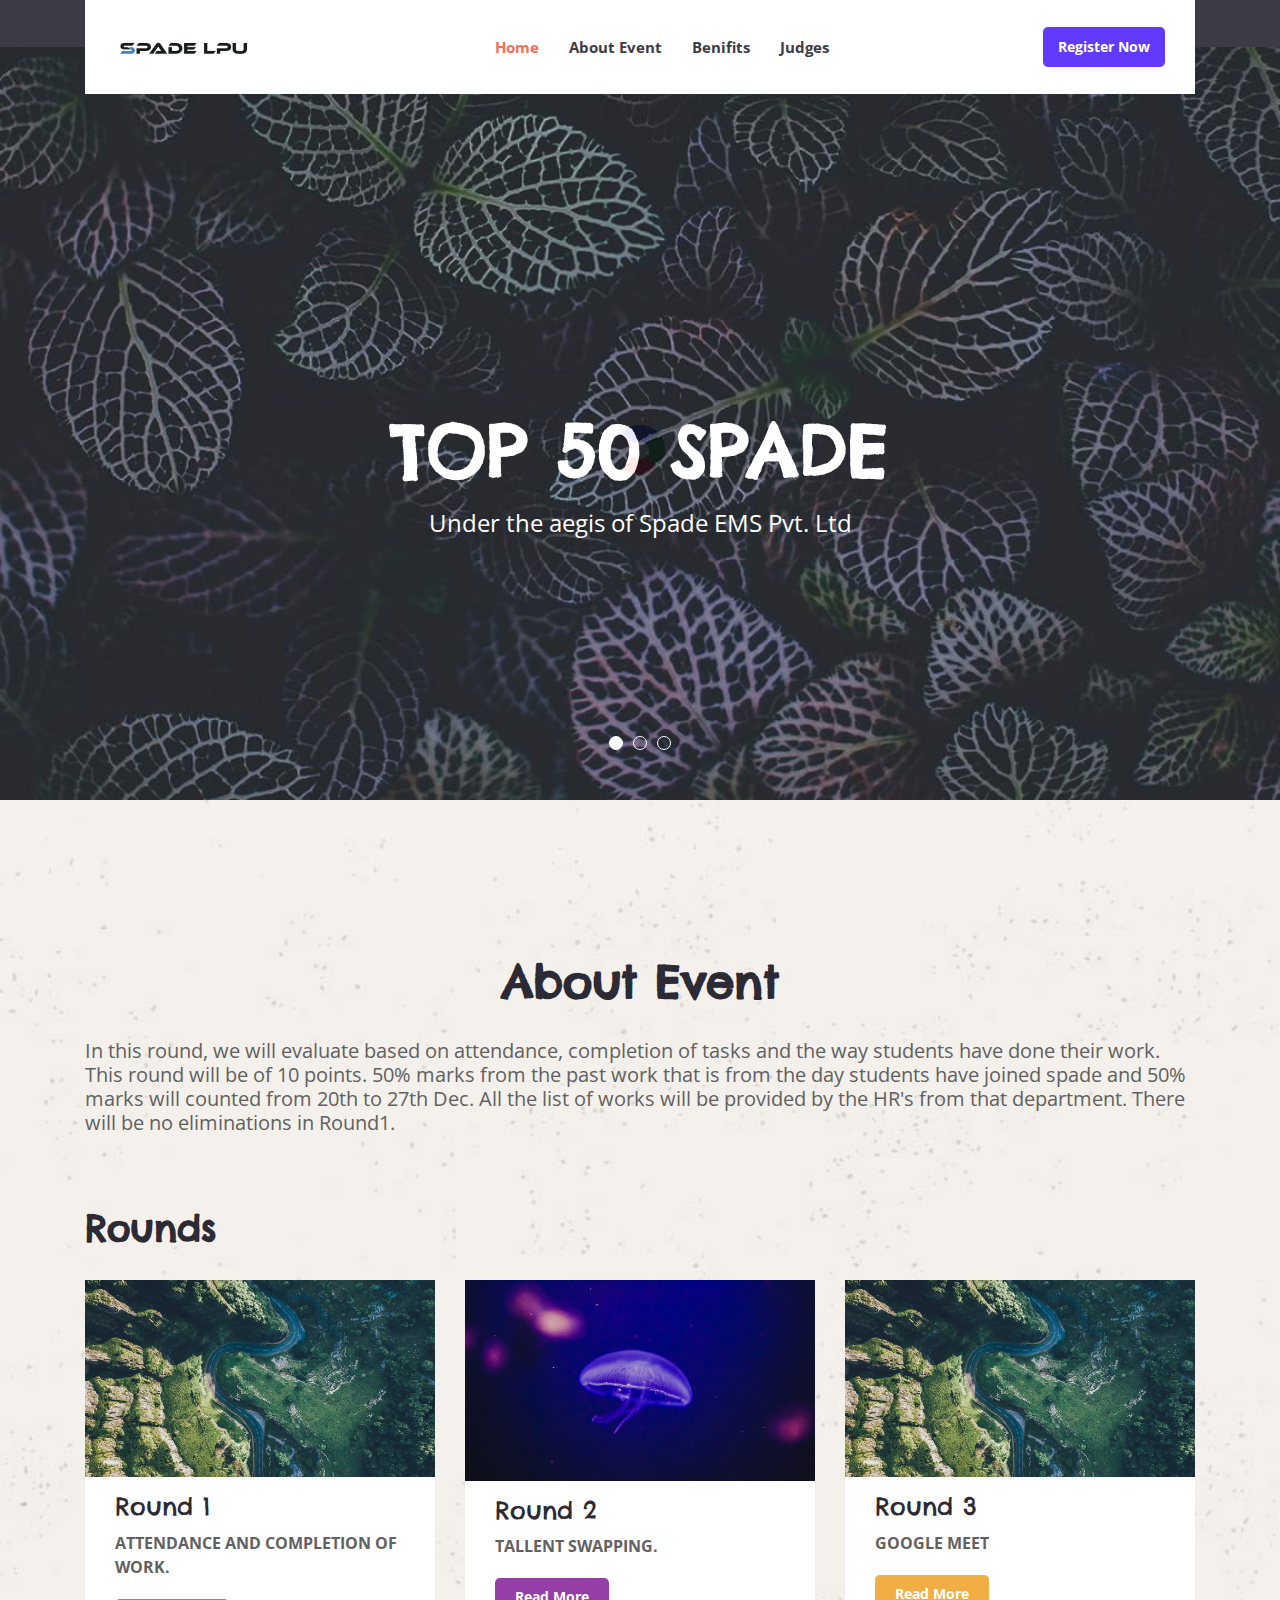
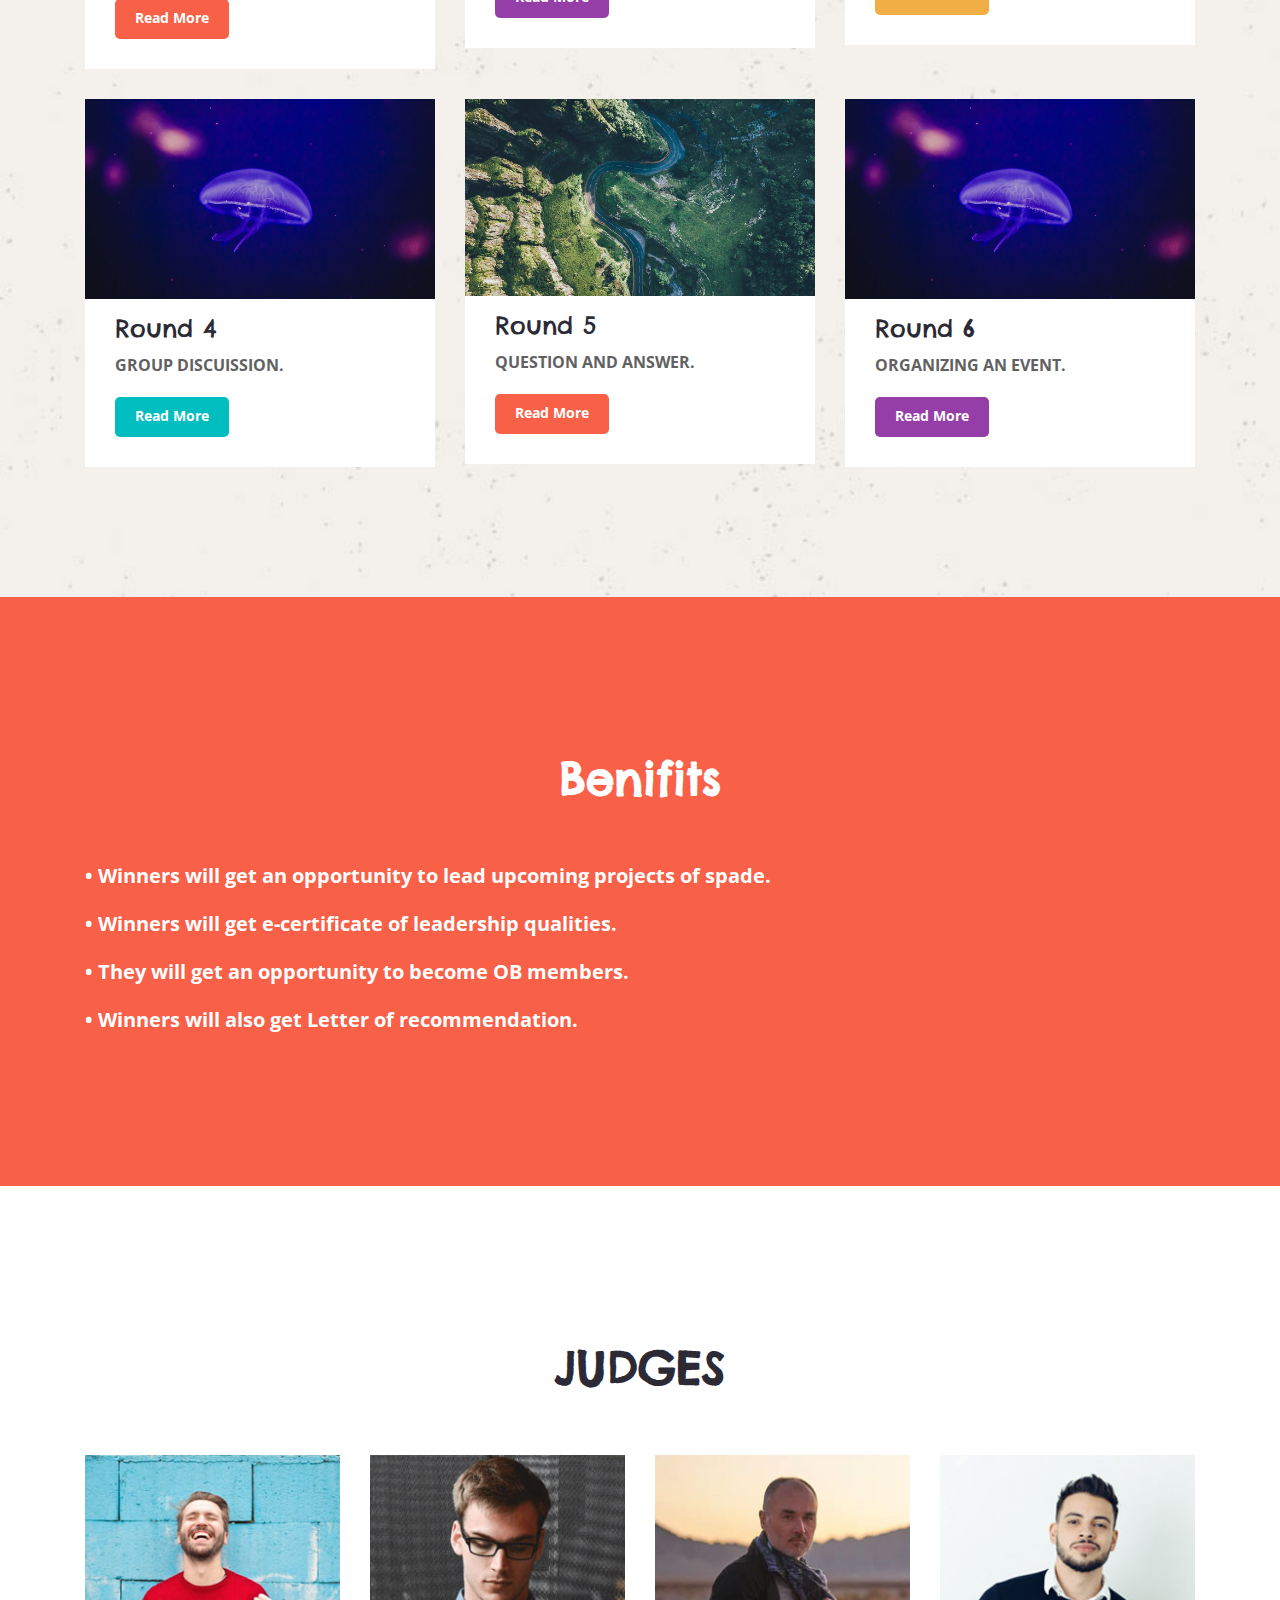
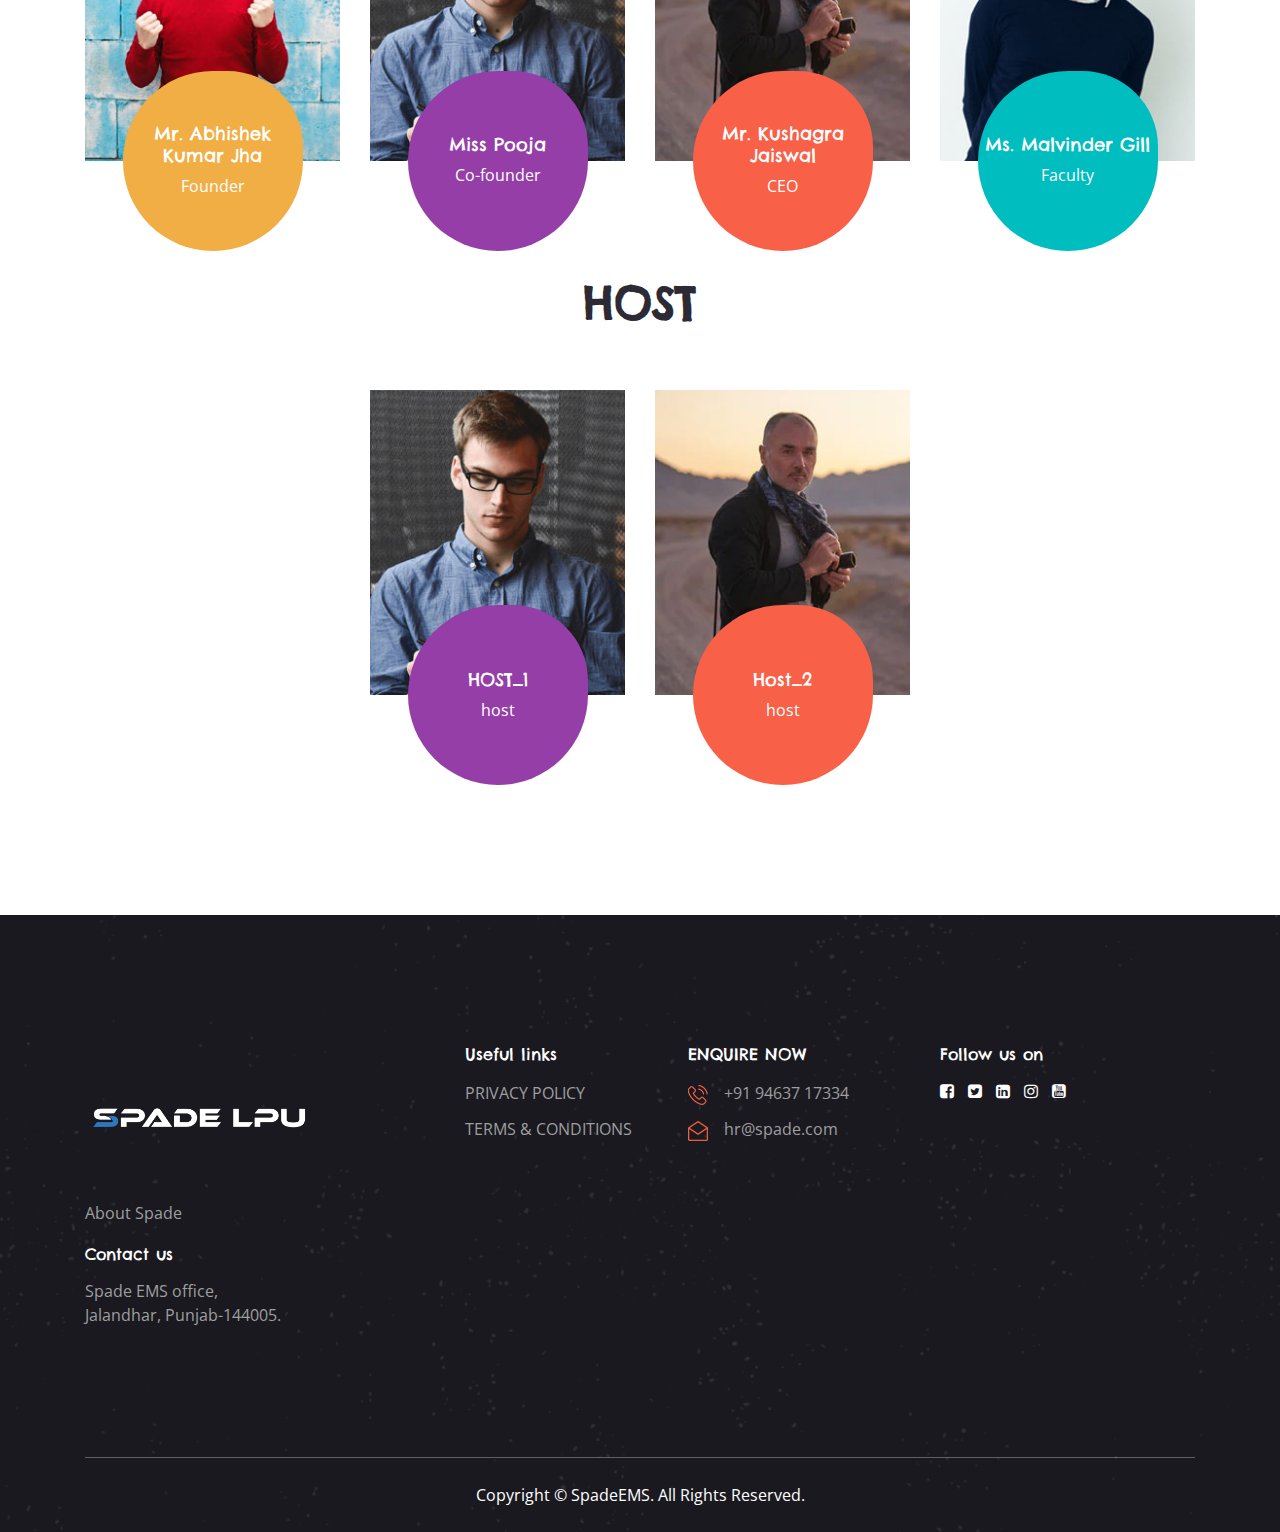
==== commit fd6ed405: "footer changed" ====
--- a/index.html
+++ b/index.html
@@ -782,8 +782,7 @@
                             
                             <div class="footer_contact mt-20">
                                 <h5 class="footer_title">Contact us</h5>
-                                <p>Lamber Colony, Defence Colony,<br>
-                                    Jalandhar, Punjab-144005,India.</p>
+                                <p>Spade EMS office,<br> Jalandhar, Punjab-144005.</p>
                             </div> <!-- footer contact -->
                         </div> <!-- footer about -->
                     </div>
@@ -801,7 +800,7 @@
                             <div class="footer_link mt-50">
                                 <h5 class="footer_title">ENQUIRE NOW</h5>
                                 <ul class="link">
-                                    <li><img src="assets/images/call.png" alt=""><a href="#">&nbsp;&nbsp;&nbsp; +919823217223</a></li>
+                                    <li><img src="assets/images/call.png" alt=""><a href="#">&nbsp;&nbsp;&nbsp; +91 94637 17334</a></li>
                                     <li><img src="assets/images/mail.png" alt=""><a href="#">&nbsp;&nbsp;&nbsp; hr@spade.com</a></li>
                                     
                                 </ul>
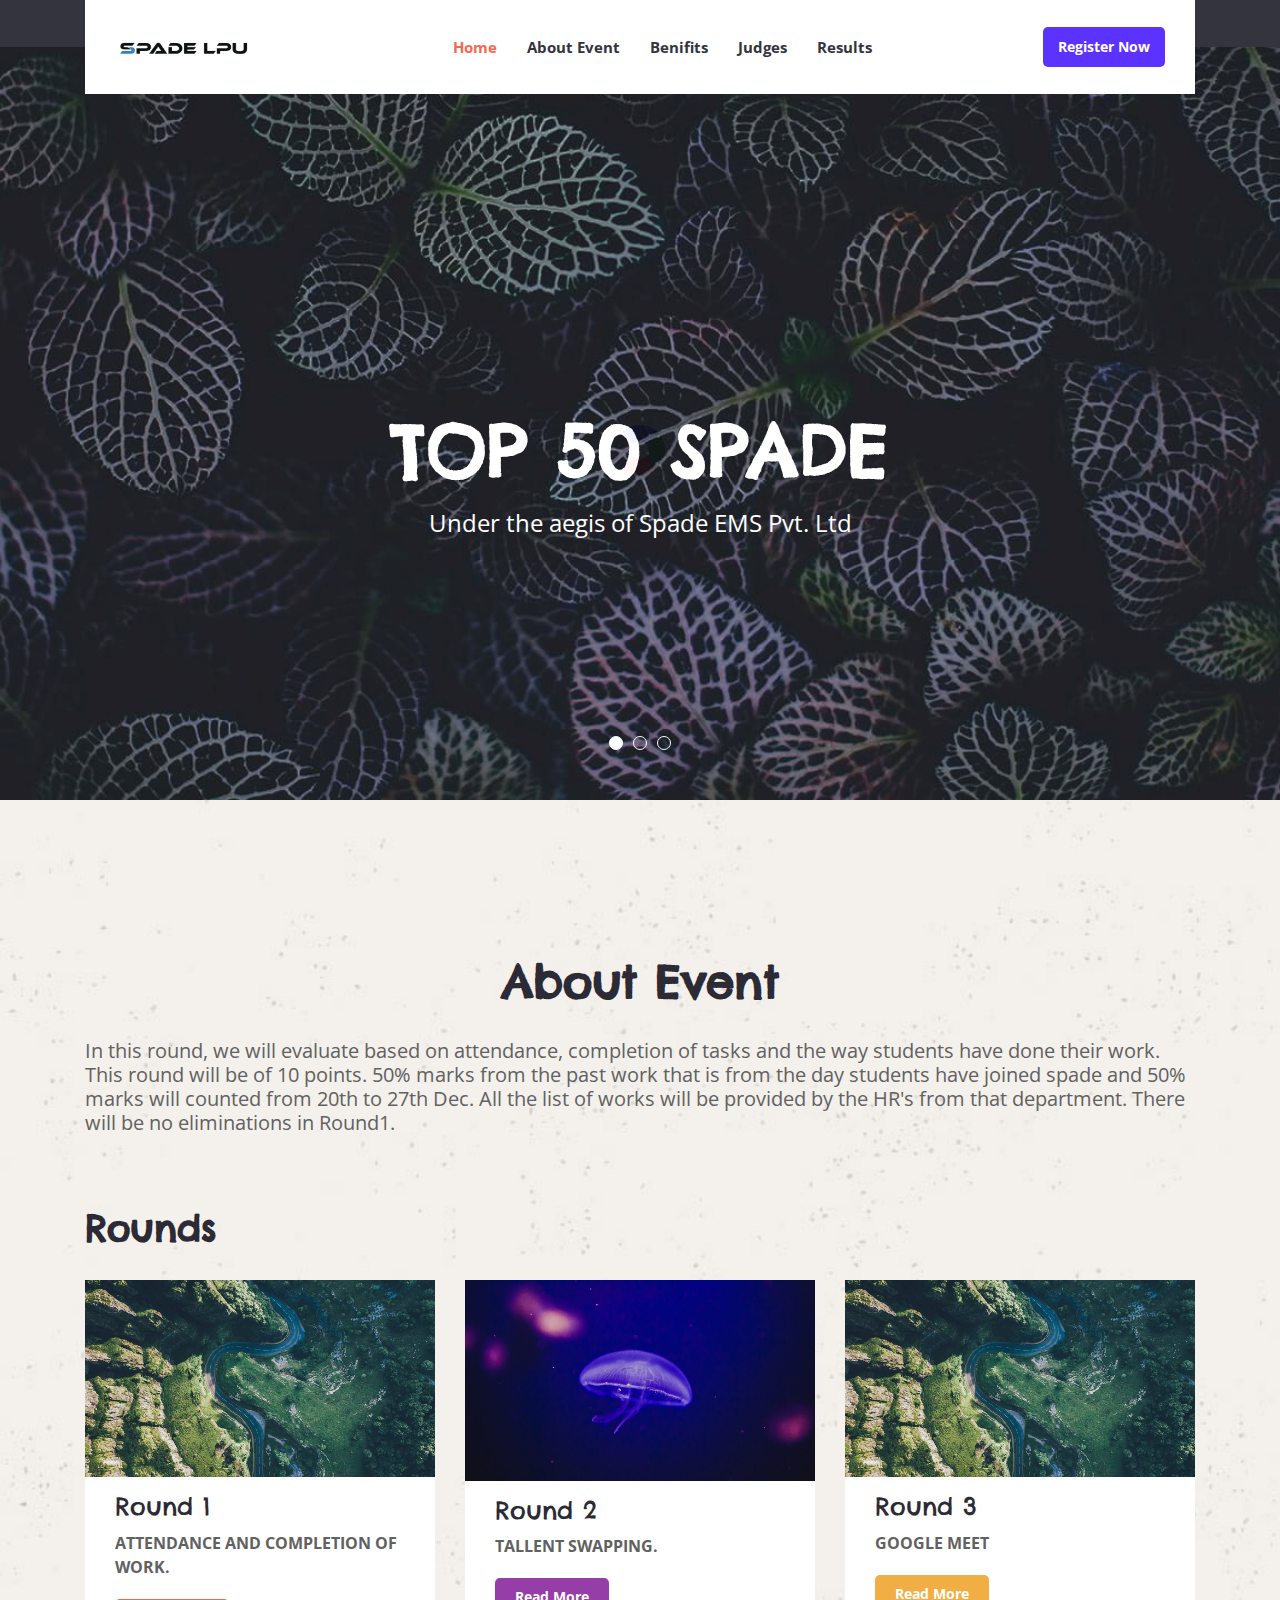
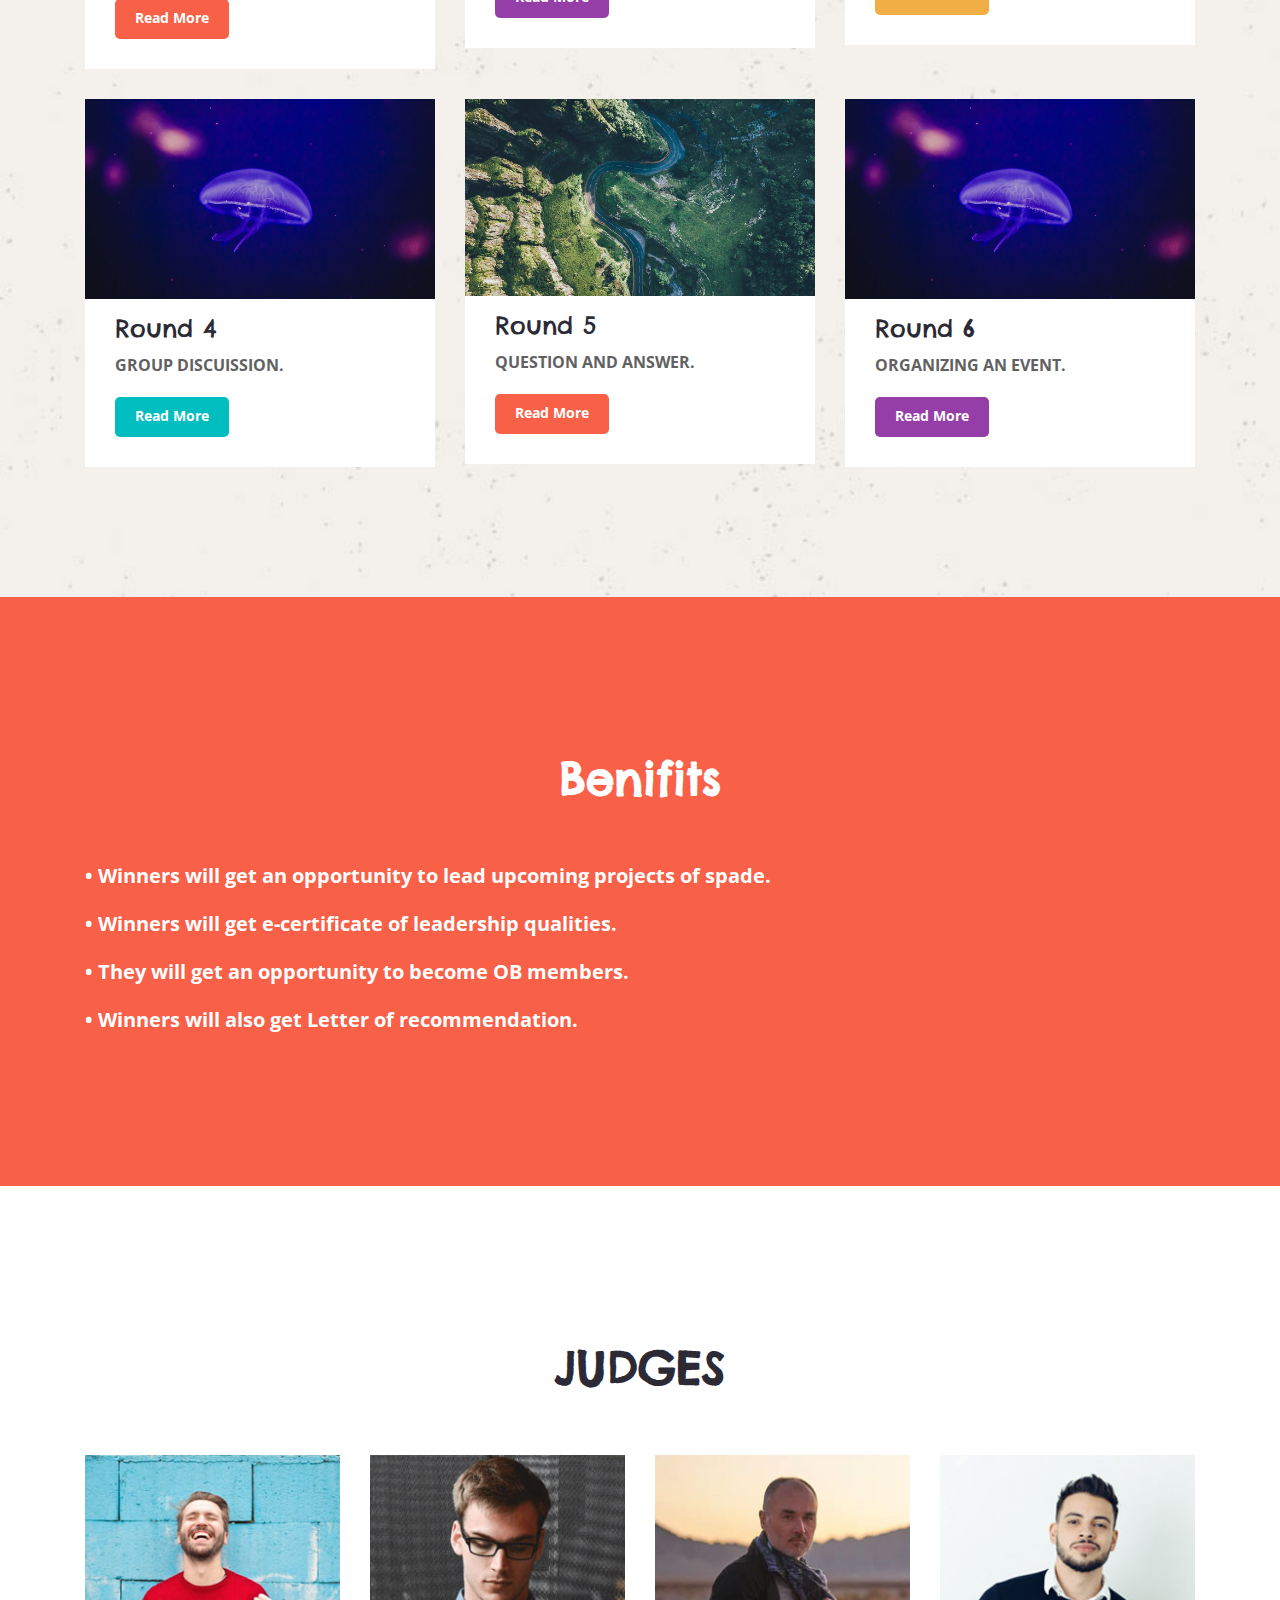
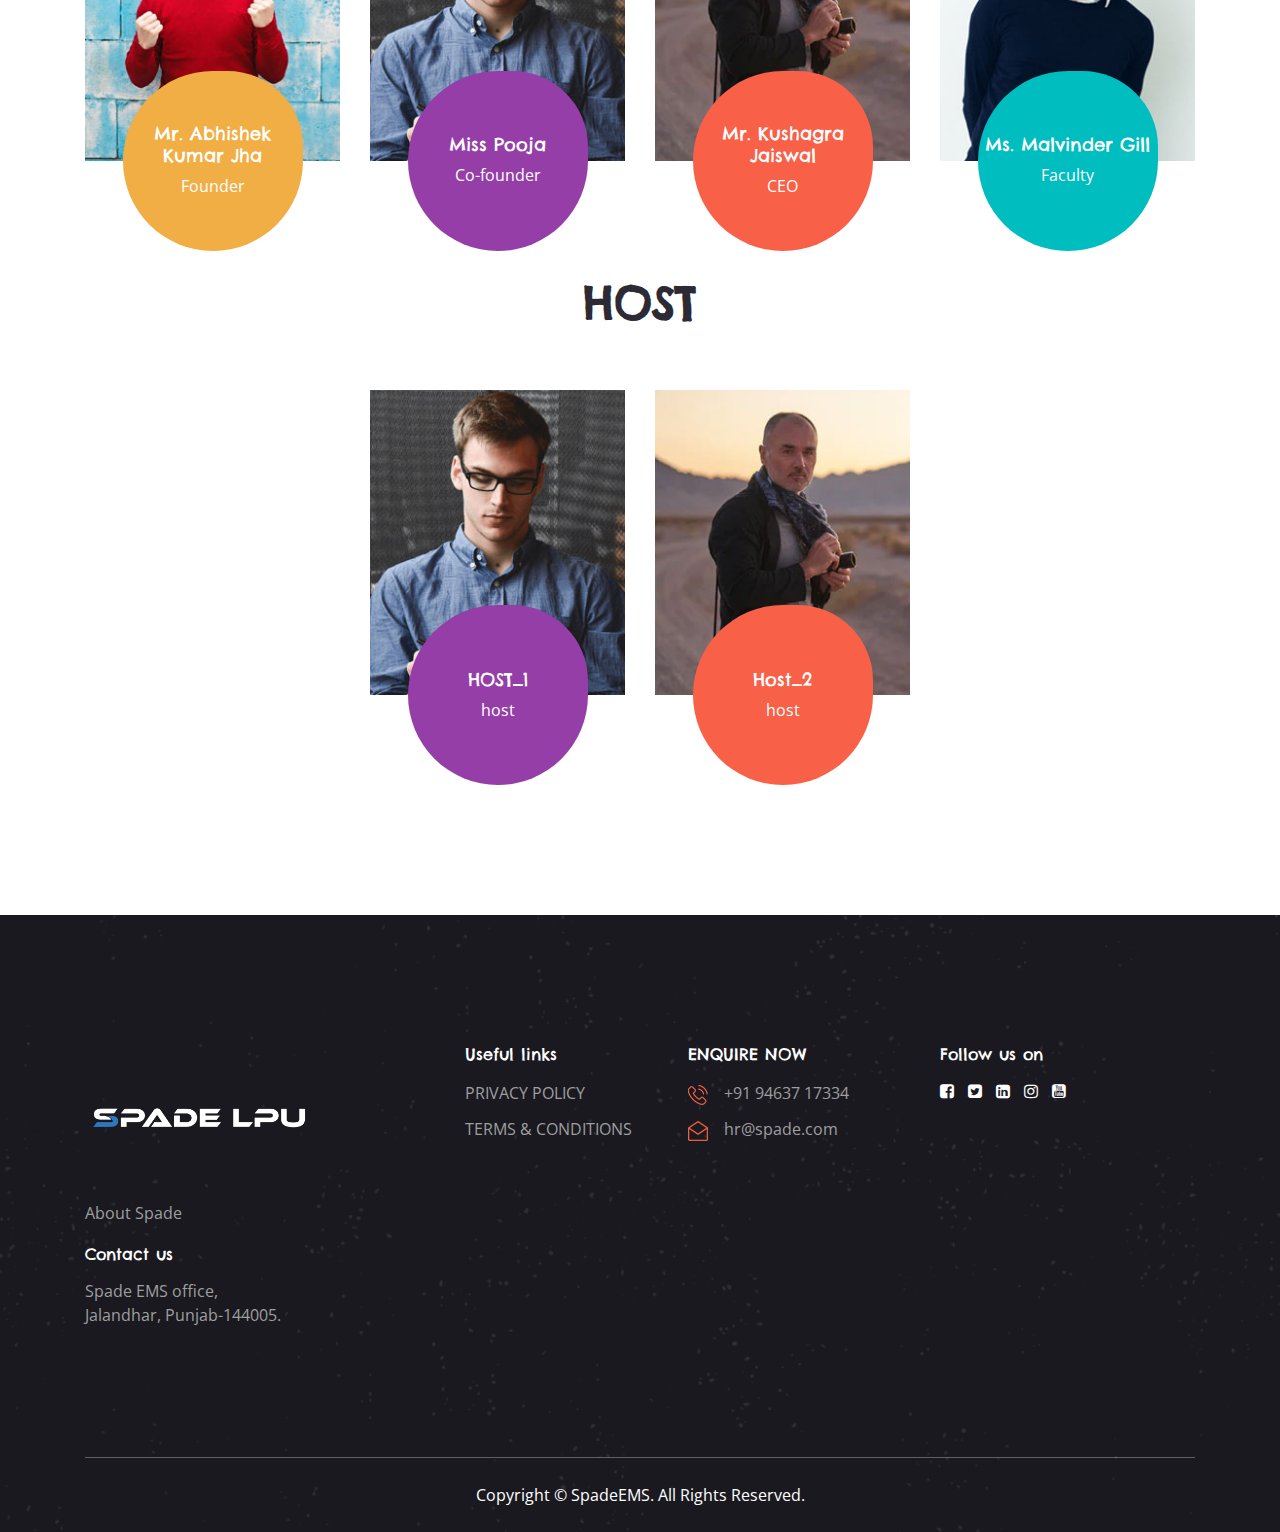
==== commit a894c395: "result page added" ====
--- a/index.html
+++ b/index.html
@@ -108,6 +108,7 @@
                                 
                             </li>
                             <li><a href="#judge">Judges</a></li>
+                            <li><a href="volunteer.html">Results</a></li>
                            
         
                         </ul>
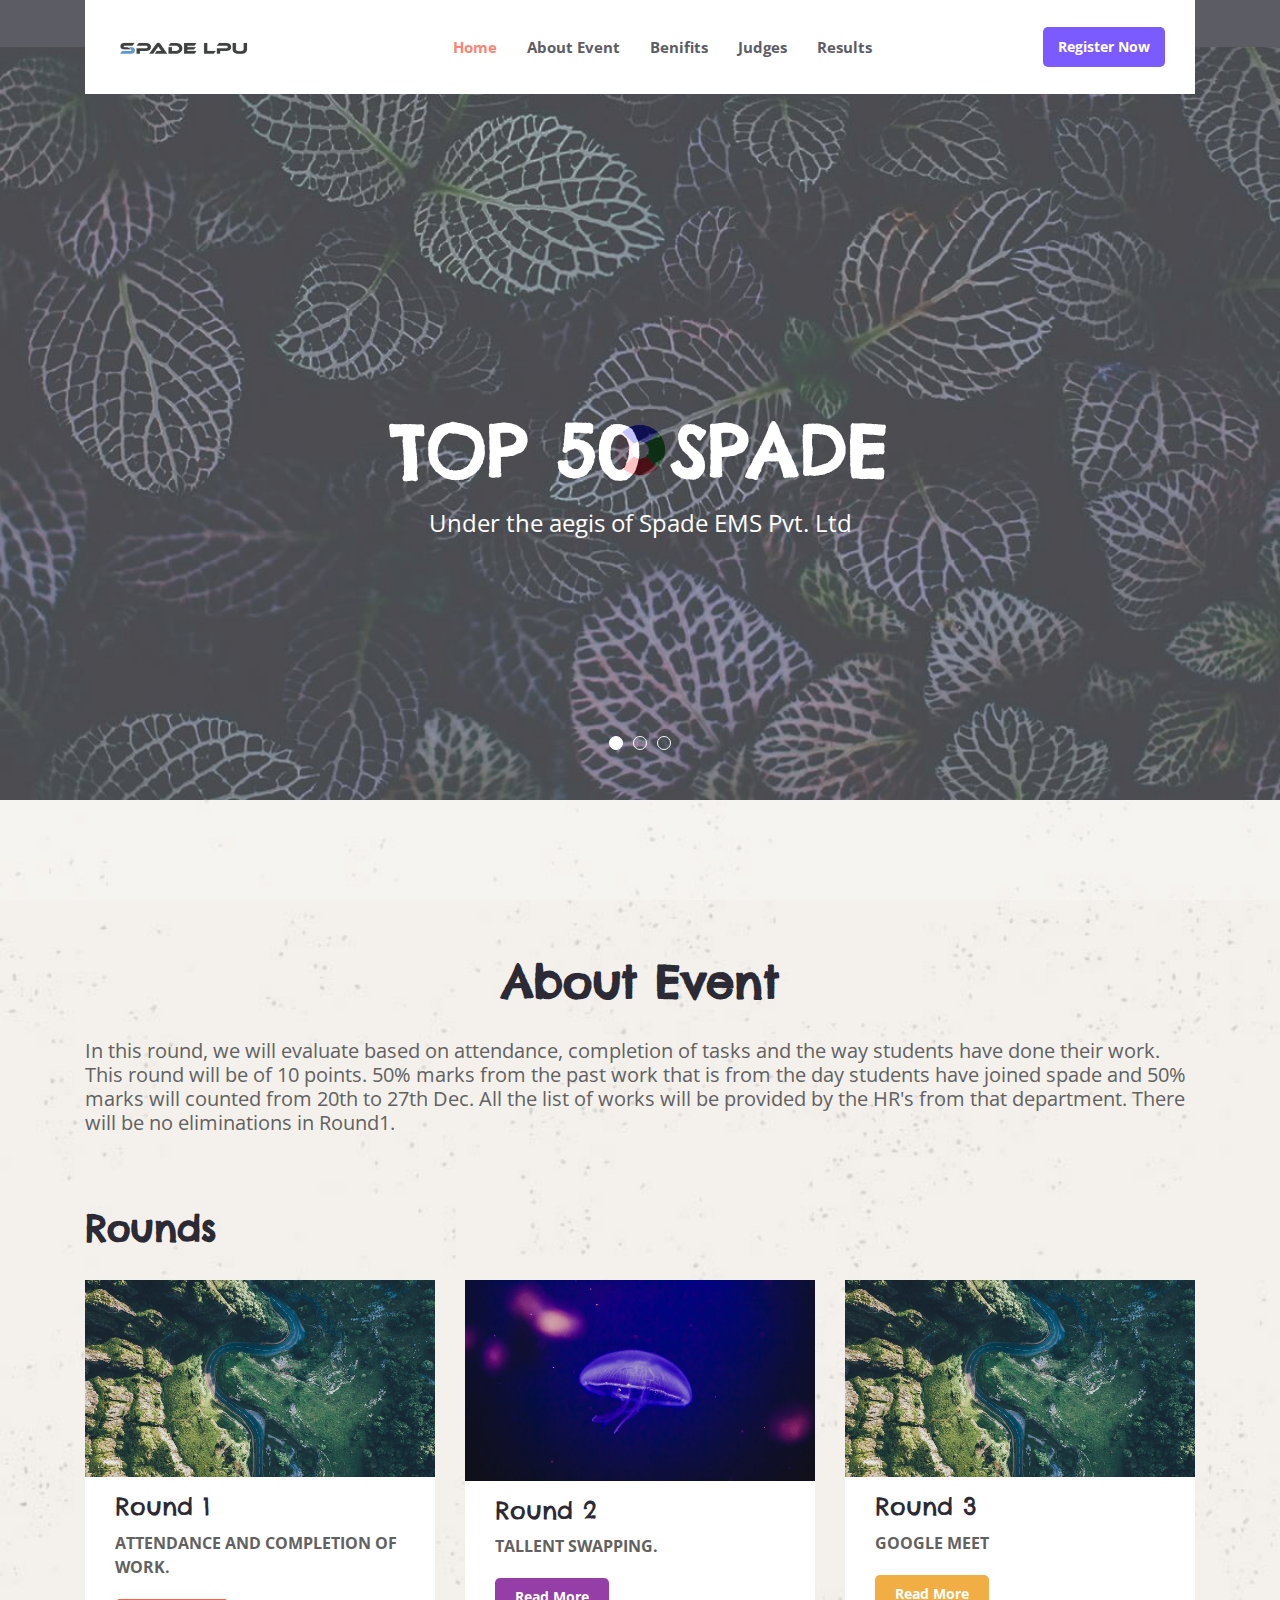
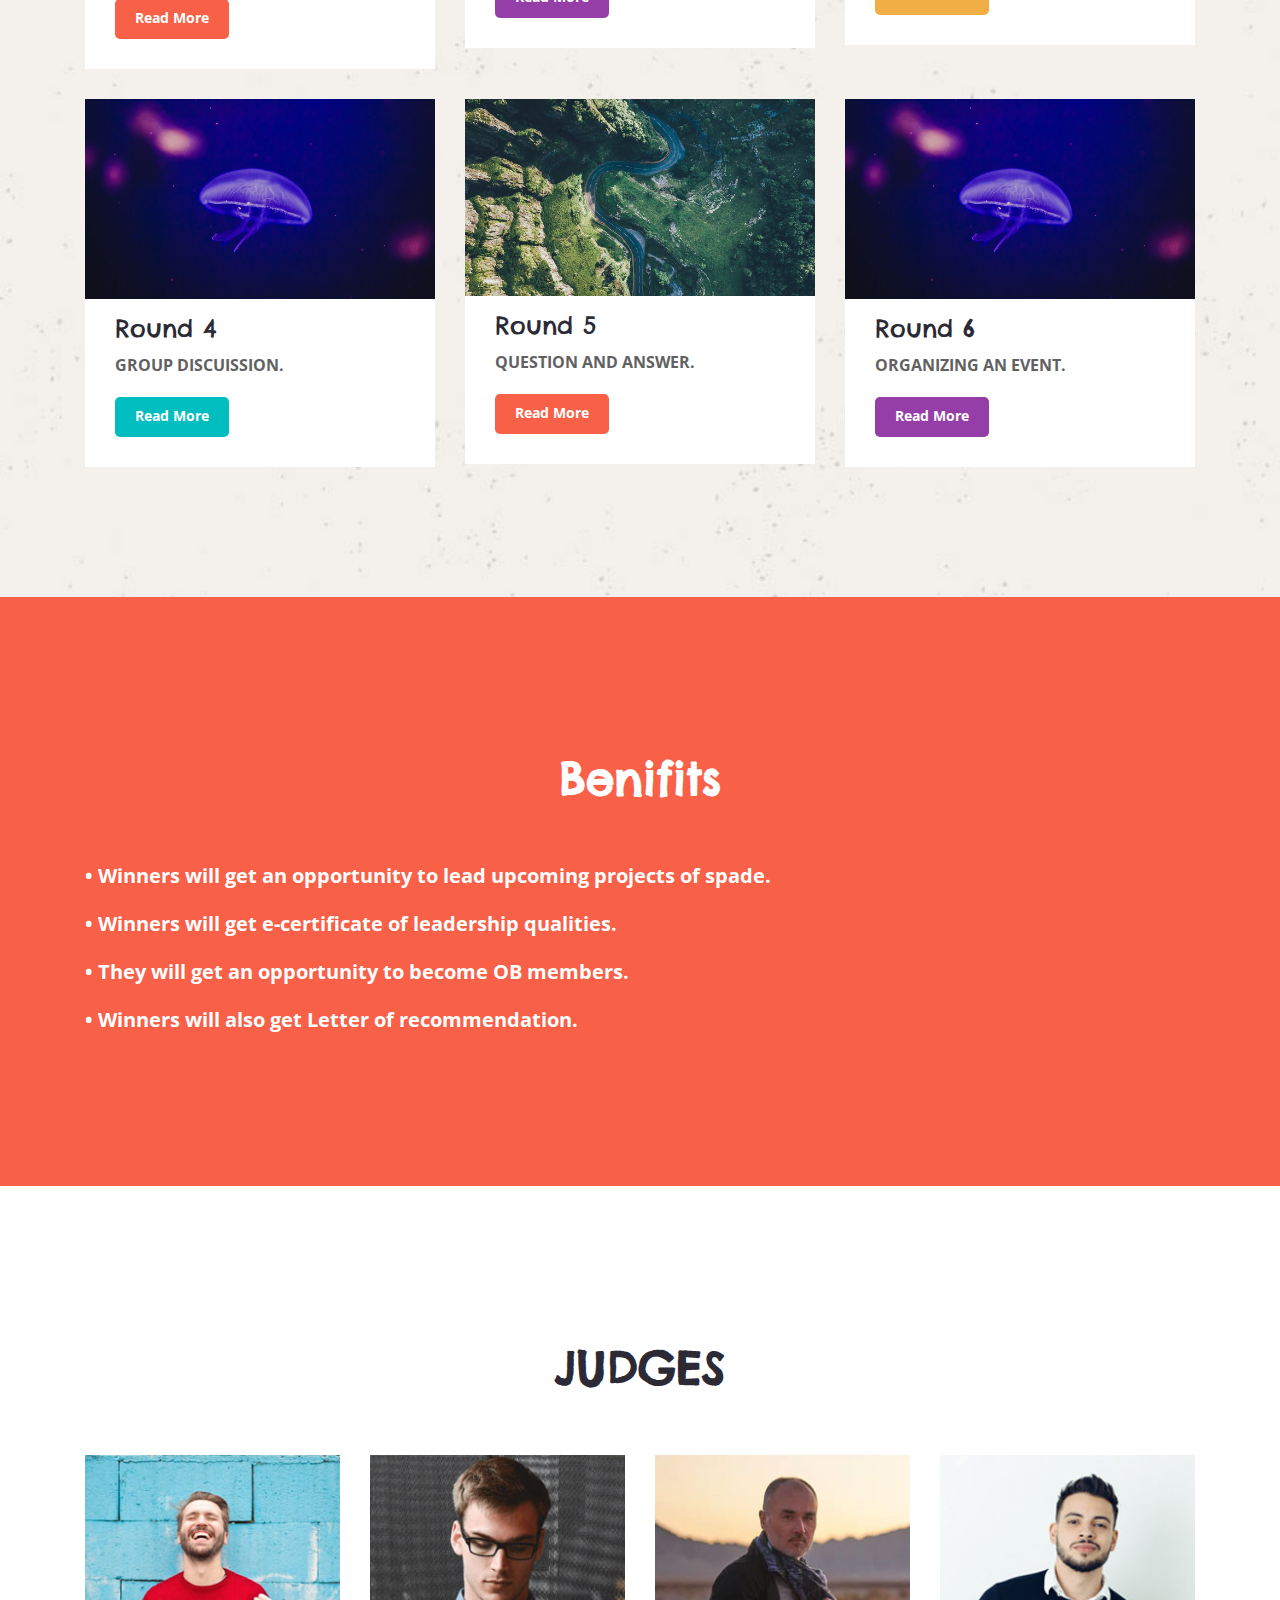
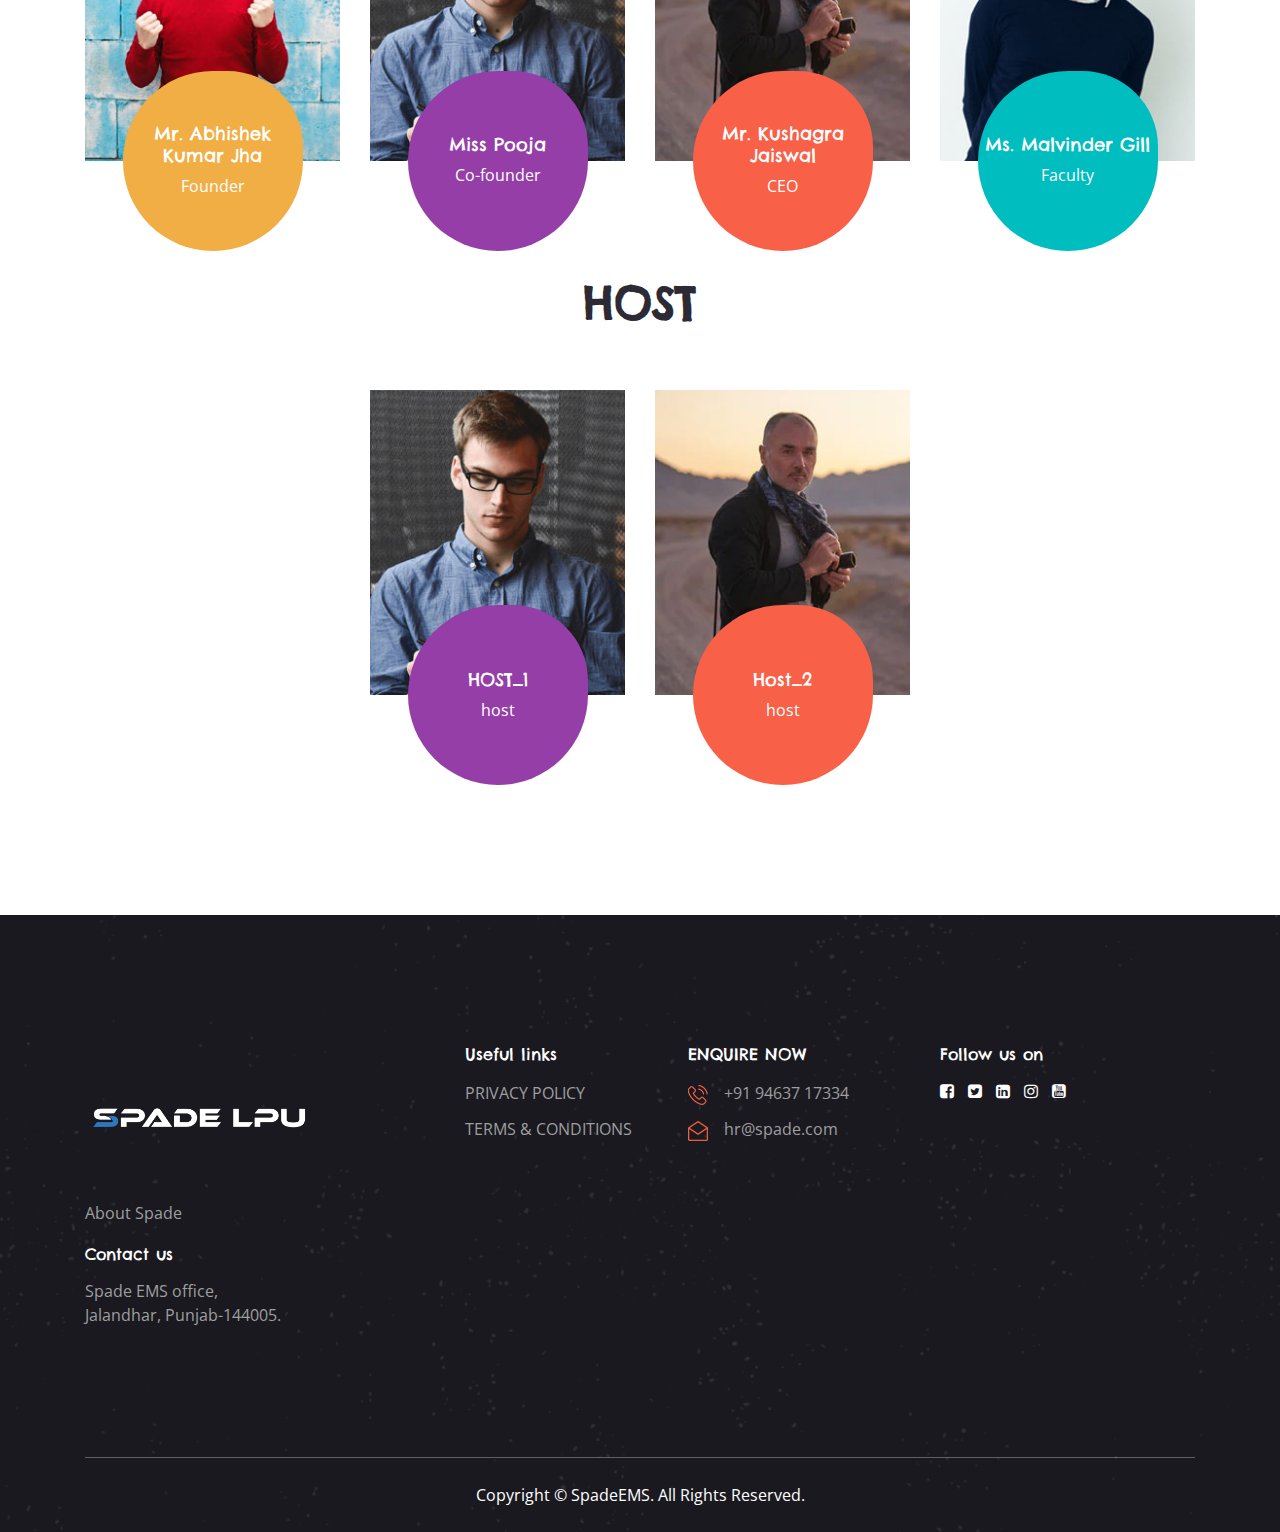
==== commit 5e1adf61: "policy added" ====
--- a/index.html
+++ b/index.html
@@ -792,7 +792,7 @@
                             <div class="footer_link mt-50">
                                 <h5 class="footer_title">Useful links</h5>
                                 <ul class="link">
-                                    <li><a href="#">PRIVACY POLICY</a></li>
+                                    <li><a href="https://1drv.ms/w/s!Avd7QrPedOb0gQAlLCLQioklEPr8">PRIVACY POLICY</a></li>
                                     <li><a href="#">TERMS & CONDITIONS</a></li>
 
                                 </ul>
--- a/assets/css/style.css
+++ b/assets/css/style.css
@@ -4308,6 +4308,25 @@
     background-color: rgba(148, 49, 160, 0.8);
     z-index: -1; }
 
+    .page_banner_1 {
+      padding-top: 255px;
+      padding-bottom: 125px;
+      position: relative;
+      z-index: 5; }
+      @media (max-width: 767px) {
+        .page_banner_1 {
+          padding-top: 200px;
+          padding-bottom: 75px; } }
+      .page_banner_1::before {
+        position: absolute;
+        content: '';
+        top: 0;
+        left: 0;
+        width: 100%;
+        height: 100%;
+        background-color: rgba(22, 200, 231, 0.8);
+        z-index: -1; }
+    
 .page_banner_content .page_title {
   font-size: 48px;
   color: #fff;
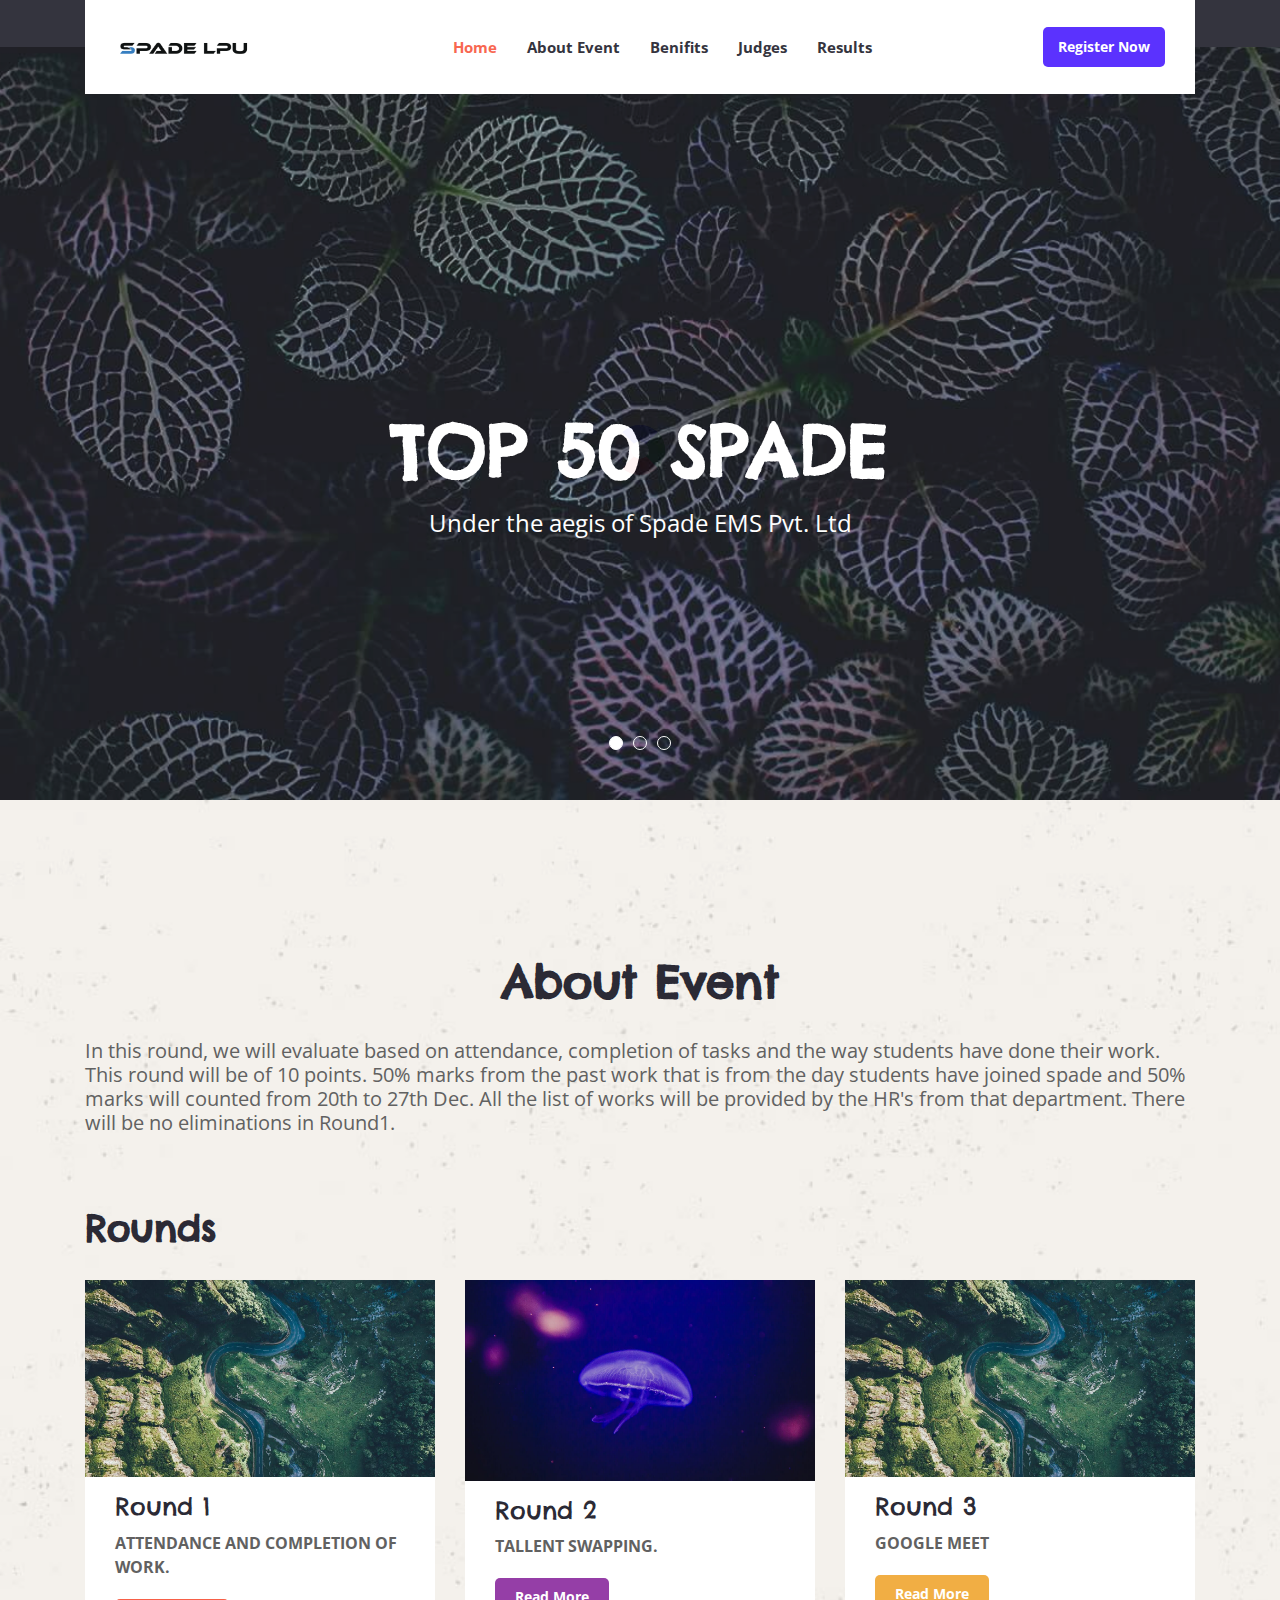
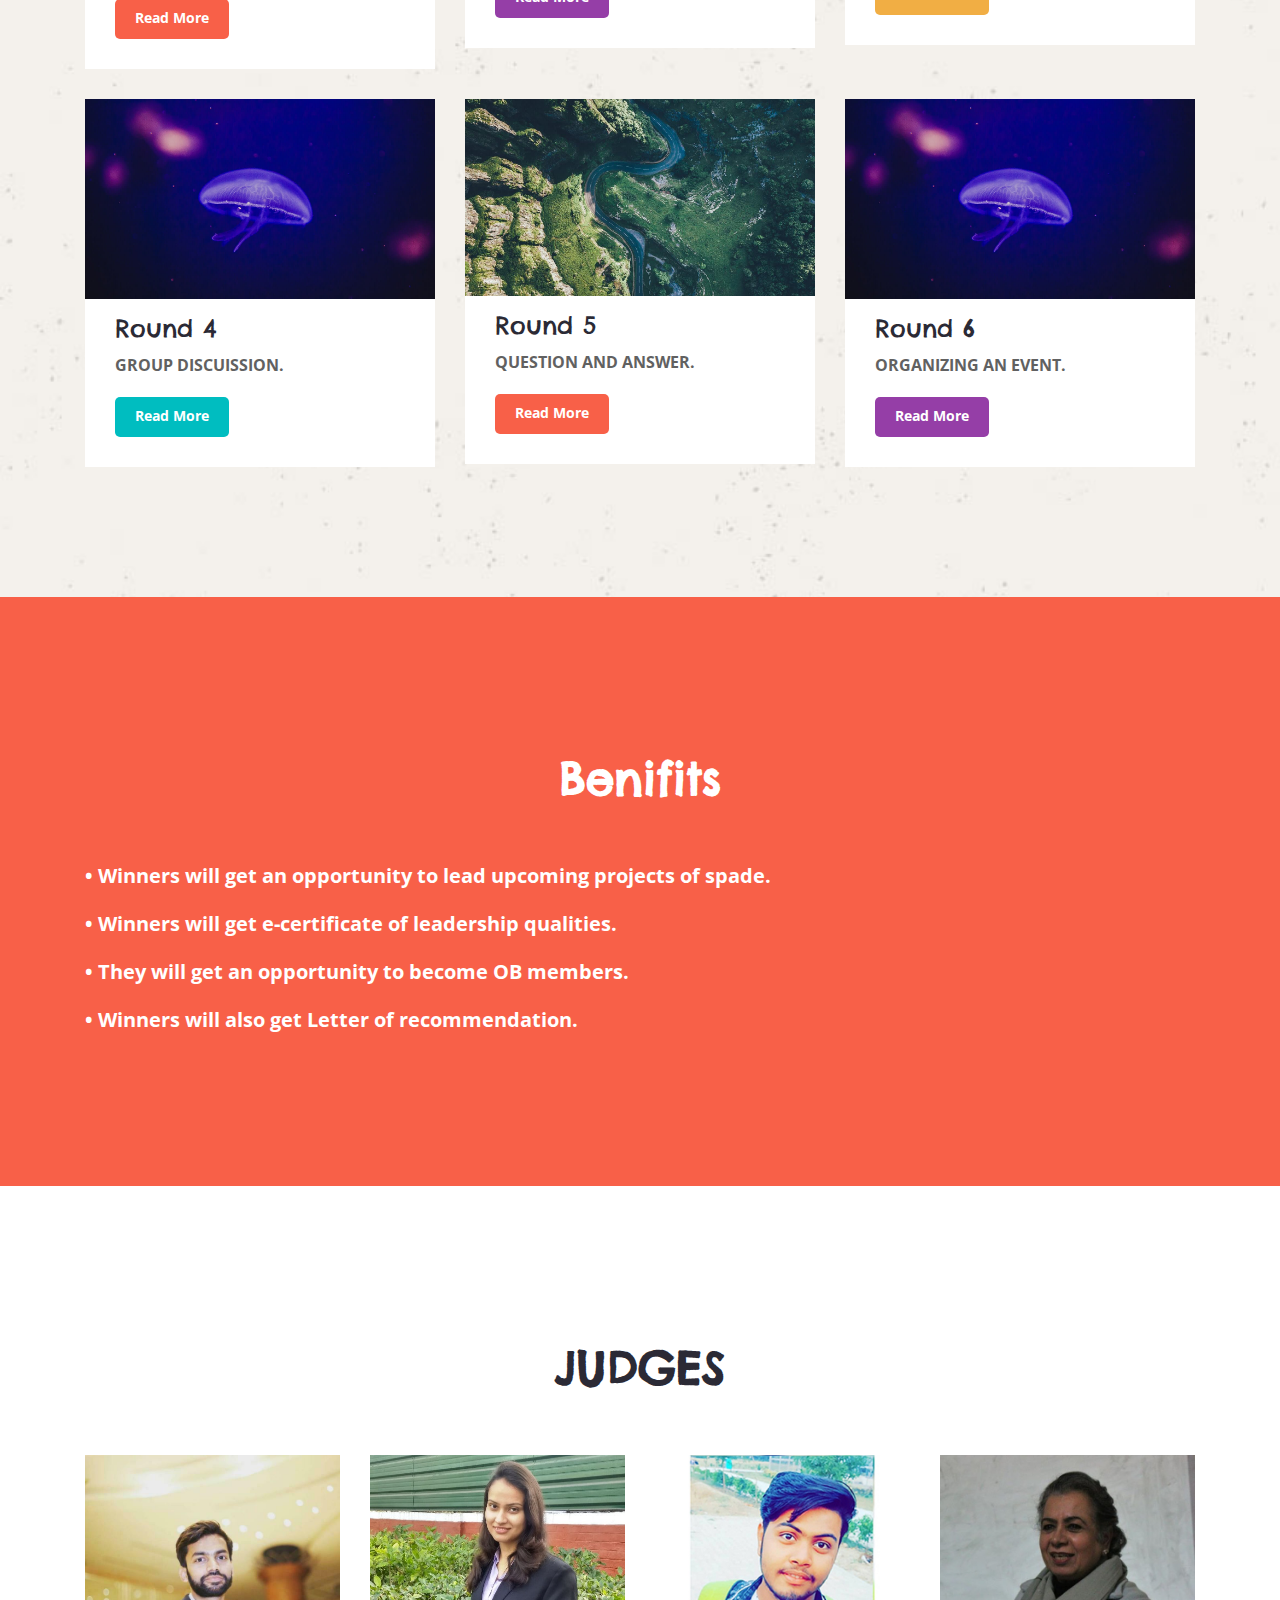
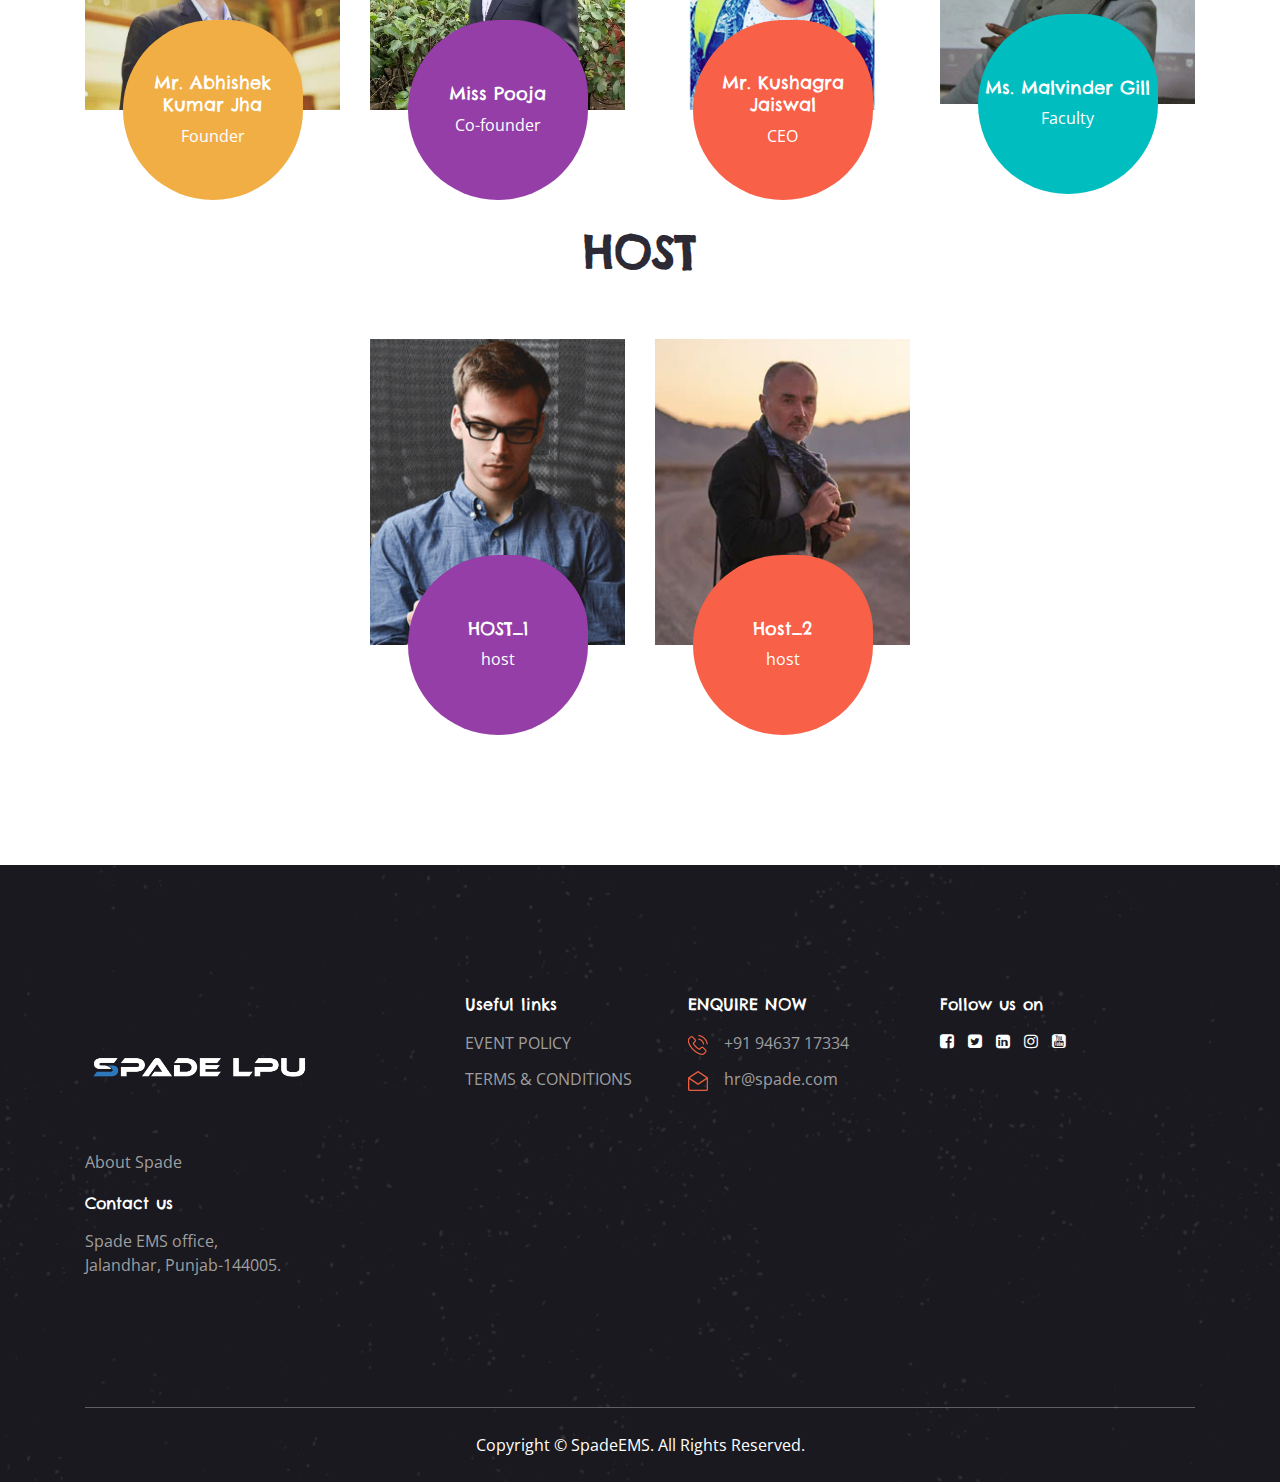
==== commit 769f2d9b: "link to policy.html added" ====
--- a/index.html
+++ b/index.html
@@ -614,7 +614,7 @@
                 <div class="col-lg-3 col-sm-6">
                     <div class="single_volunteer mt-30 volunteer_color_1">
                         <div class="volunteer_image">
-                            <img src="assets/images/volunteer-1.jpg" alt="Volunteer">
+                            <img src="assets/images/Abhishrk_bhaiya.jpg" alt="Volunteer">
                             <div class="volunteer_social">
                                 <ul class="social">
                                     <li><a href="#"><i class="fa fa-facebook-square"></i></a></li>
@@ -636,7 +636,7 @@
                 <div class="col-lg-3 col-sm-6">
                     <div class="single_volunteer mt-30 volunteer_color_2">
                         <div class="volunteer_image">
-                            <img src="assets/images/volunteer-2.jpg" alt="Volunteer">
+                            <img src="assets/images/Pooja.jpg" alt="Volunteer">
                             <div class="volunteer_social">
                                 <ul class="social">
                                     <li><a href="#"><i class="fa fa-facebook-square"></i></a></li>
@@ -658,7 +658,7 @@
                 <div class="col-lg-3 col-sm-6">
                     <div class="single_volunteer mt-30 volunteer_color_3">
                         <div class="volunteer_image">
-                            <img src="assets/images/volunteer-3.jpg" alt="Volunteer">
+                            <img src="assets/images/image_marketing.jpg" alt="Volunteer">
                             <div class="volunteer_social">
                                 <ul class="social">
                                     <li><a href="#"><i class="fa fa-facebook-square"></i></a></li>
@@ -680,7 +680,7 @@
                 <div class="col-lg-3 col-sm-6">
                     <div class="single_volunteer mt-30 volunteer_color_4">
                         <div class="volunteer_image">
-                            <img src="assets/images/volunteer-4.jpg" alt="Volunteer">
+                            <img src="assets/images/testimonial-2.jpg" alt="Volunteer">
                             <div class="volunteer_social">
                                 <ul class="social">
                                     <li><a href="#"><i class="fa fa-facebook-square"></i></a></li>
@@ -792,8 +792,8 @@
                             <div class="footer_link mt-50">
                                 <h5 class="footer_title">Useful links</h5>
                                 <ul class="link">
-                                    <li><a href="https://1drv.ms/w/s!Avd7QrPedOb0gQAlLCLQioklEPr8">PRIVACY POLICY</a></li>
-                                    <li><a href="#">TERMS & CONDITIONS</a></li>
+                                    <li><a href="policy.html">EVENT POLICY</a></li>
+                                    <li><a href="terms.html">TERMS & CONDITIONS</a></li>
 
                                 </ul>
                             </div> <!-- footer link -->
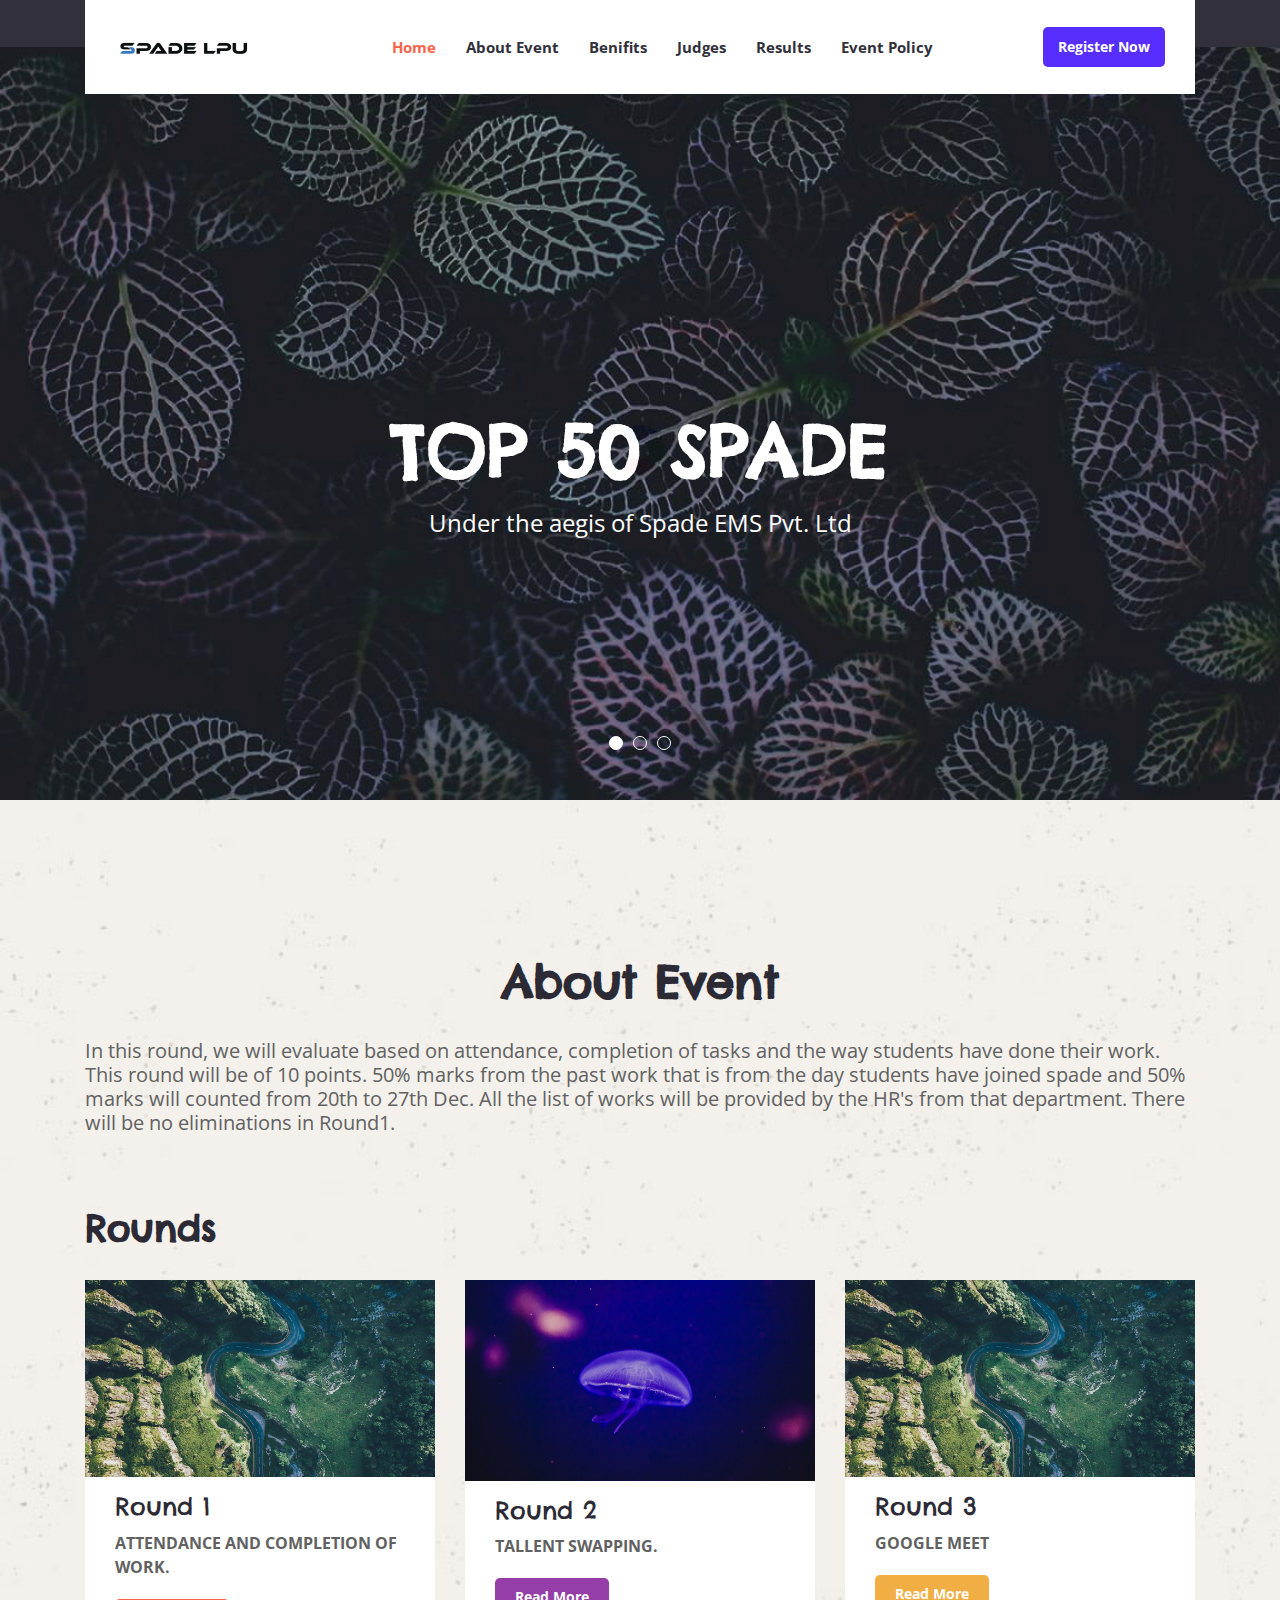
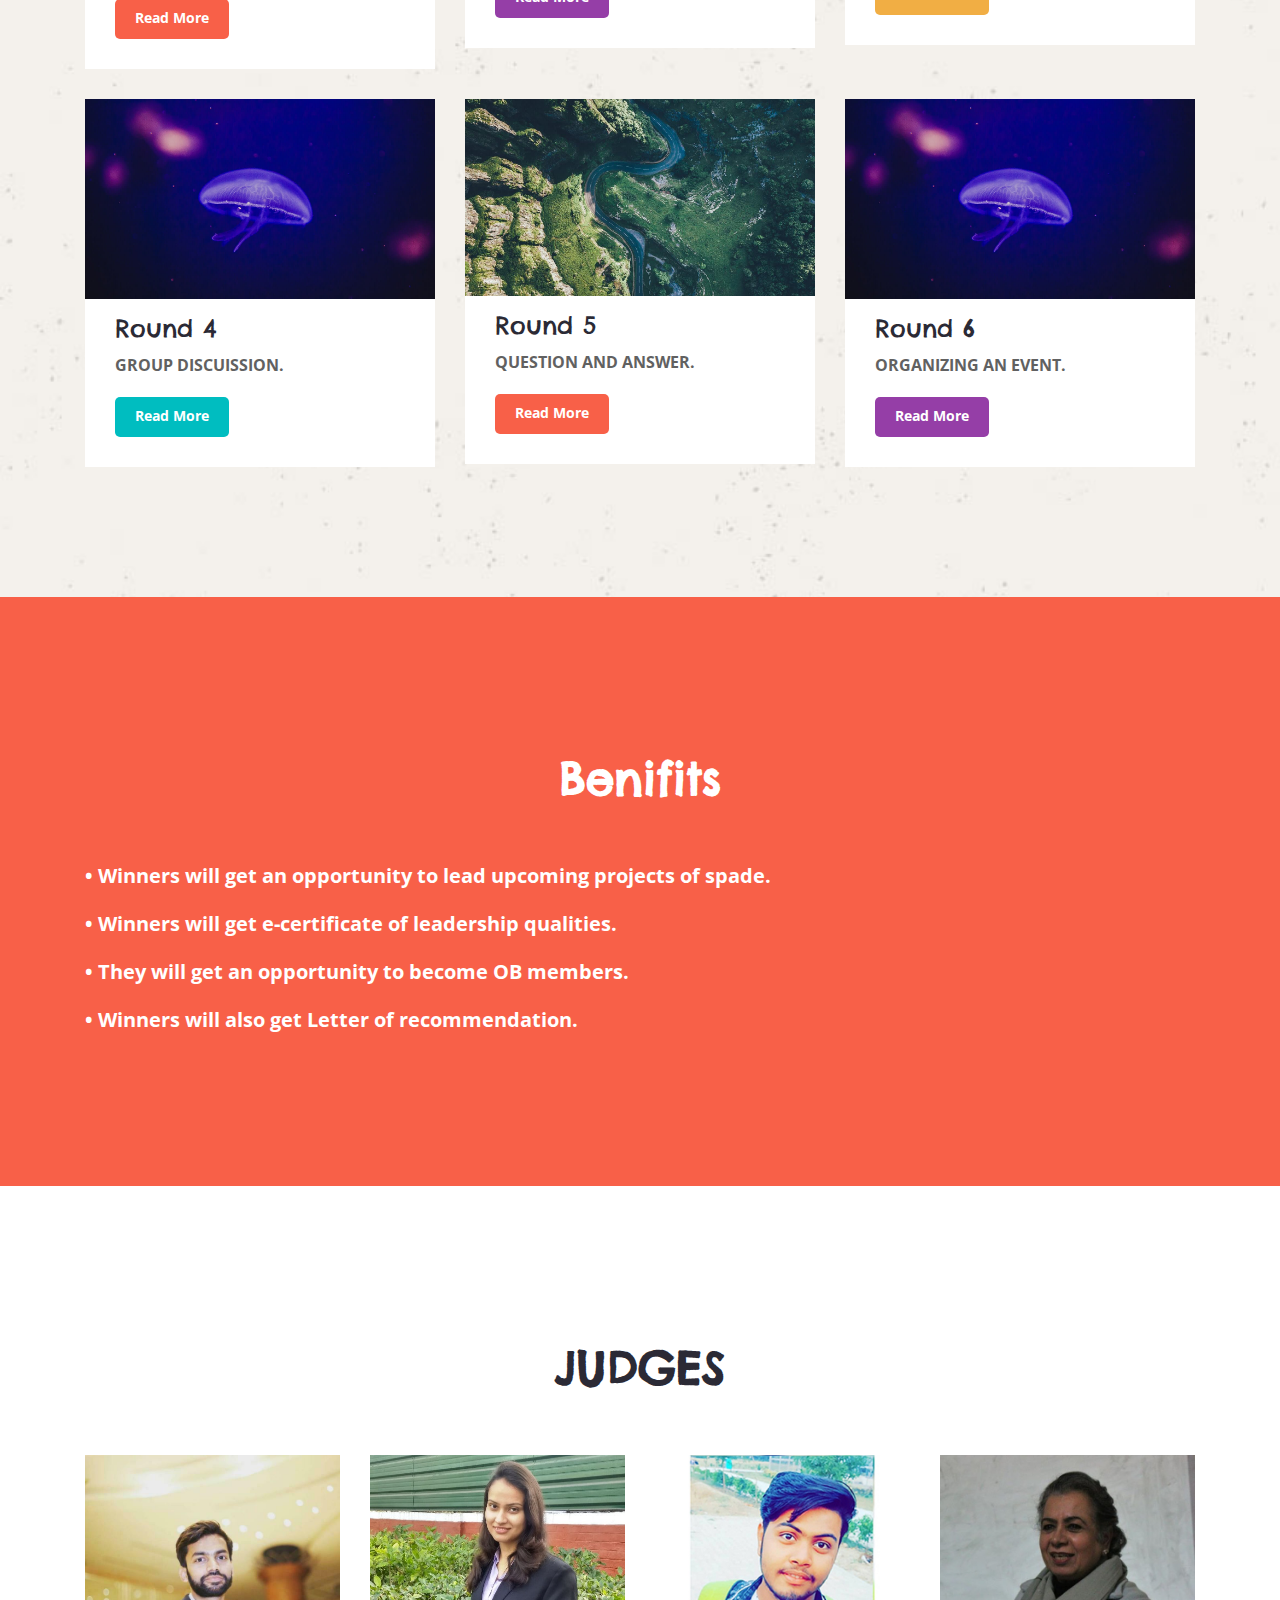
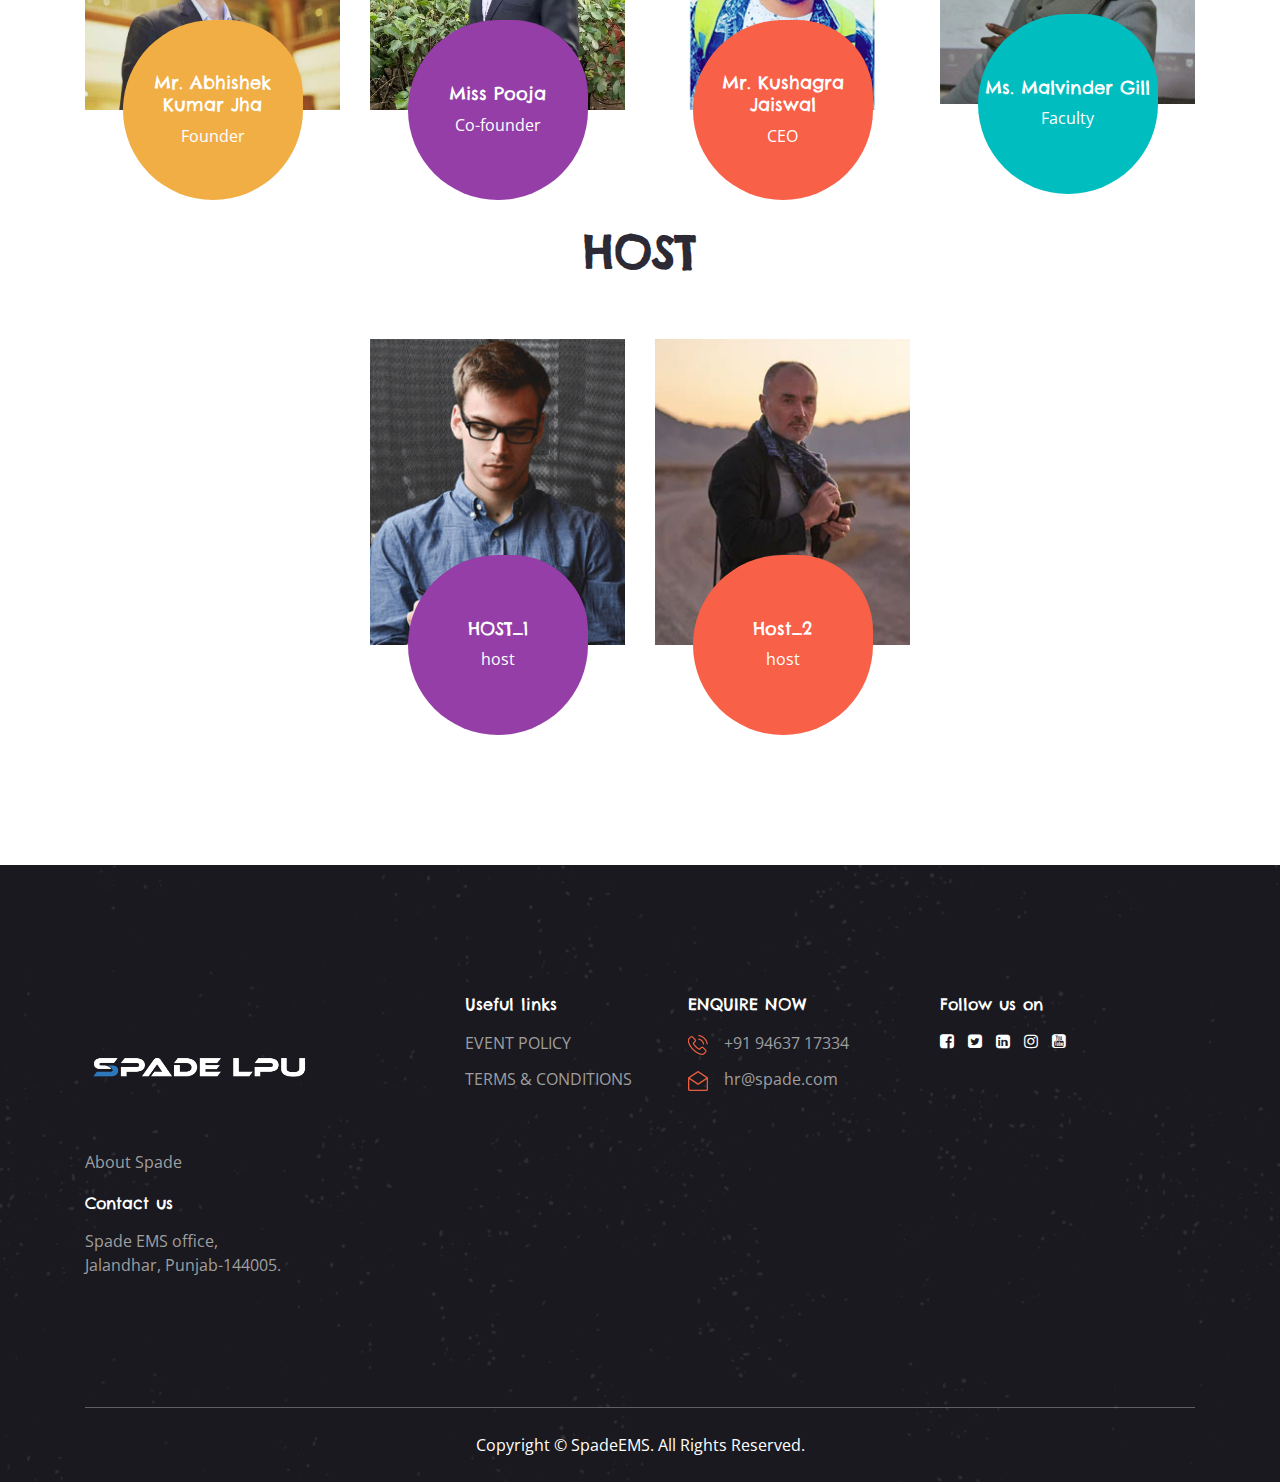
==== commit 8d521fc4: "policy link added to nav bar" ====
--- a/index.html
+++ b/index.html
@@ -109,6 +109,7 @@
                             </li>
                             <li><a href="#judge">Judges</a></li>
                             <li><a href="volunteer.html">Results</a></li>
+                            <li><a href="policy.html">Event Policy</a></li>
                            
         
                         </ul>
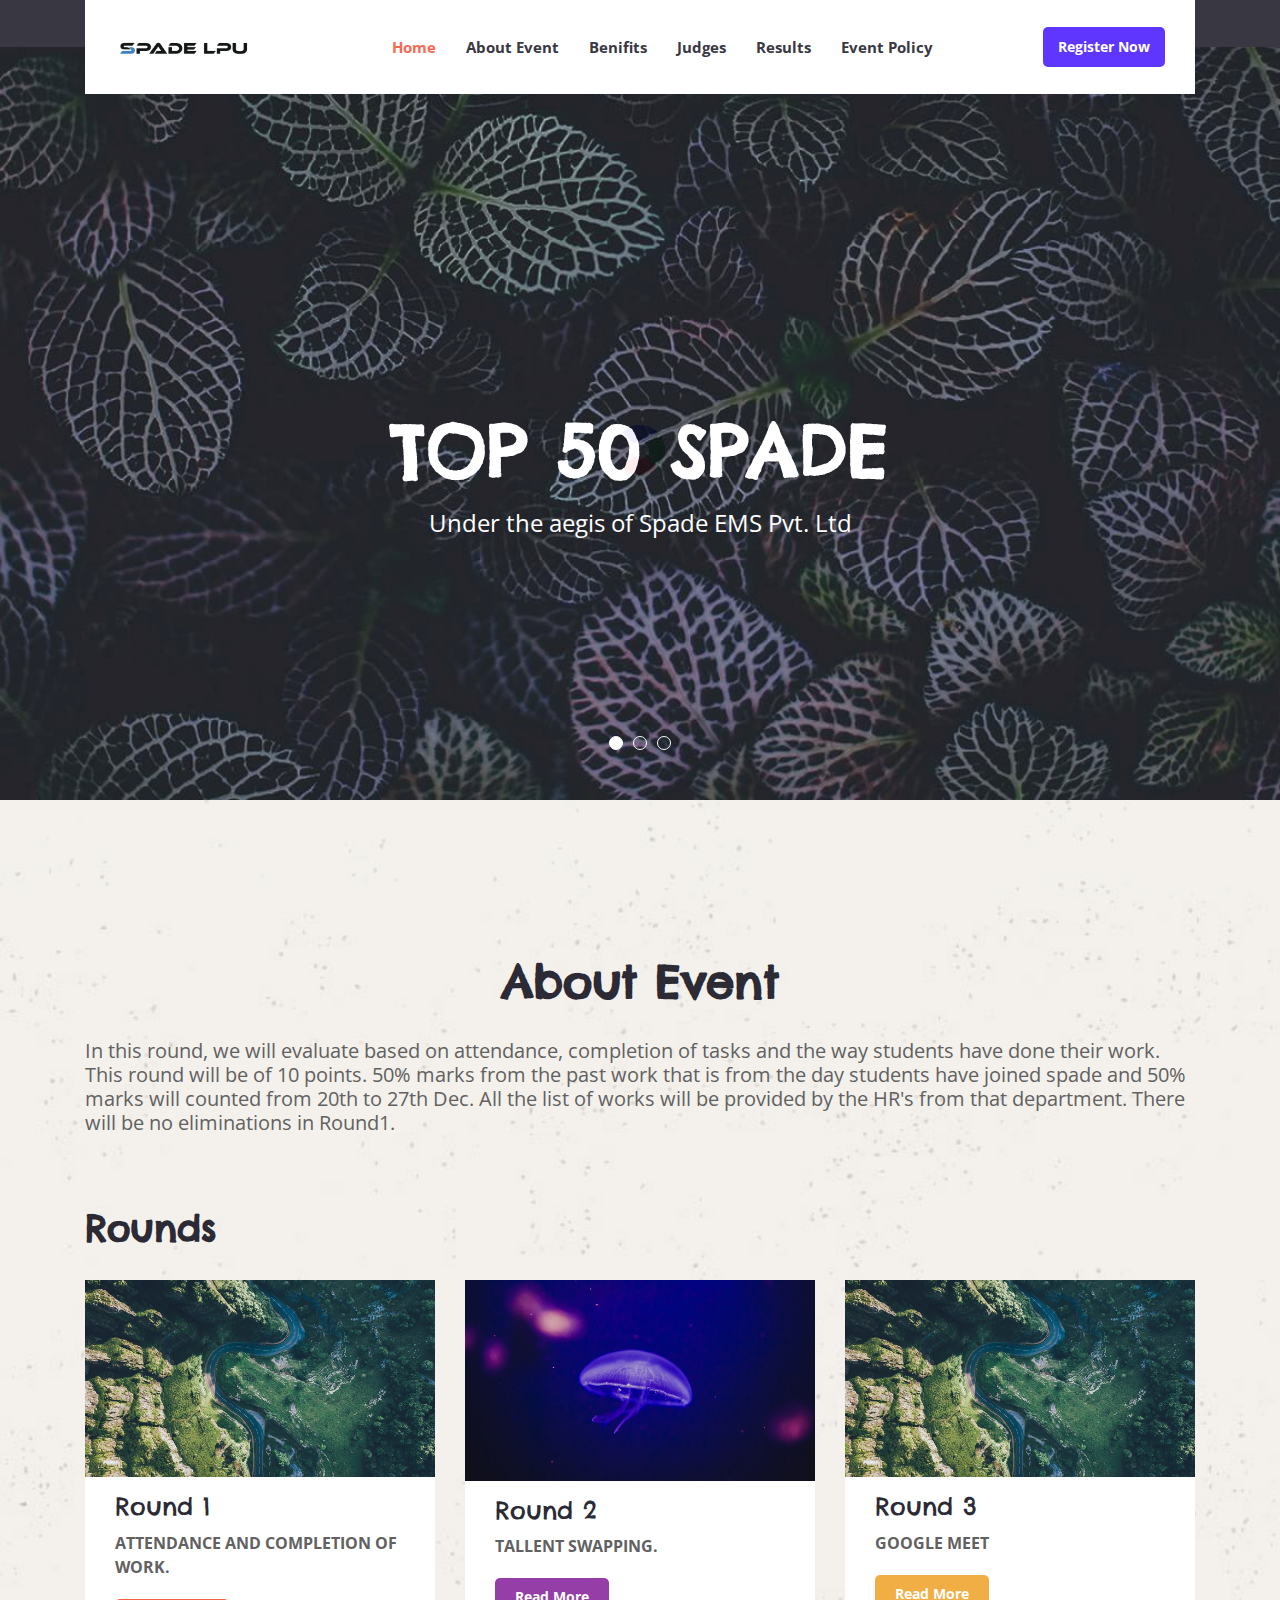
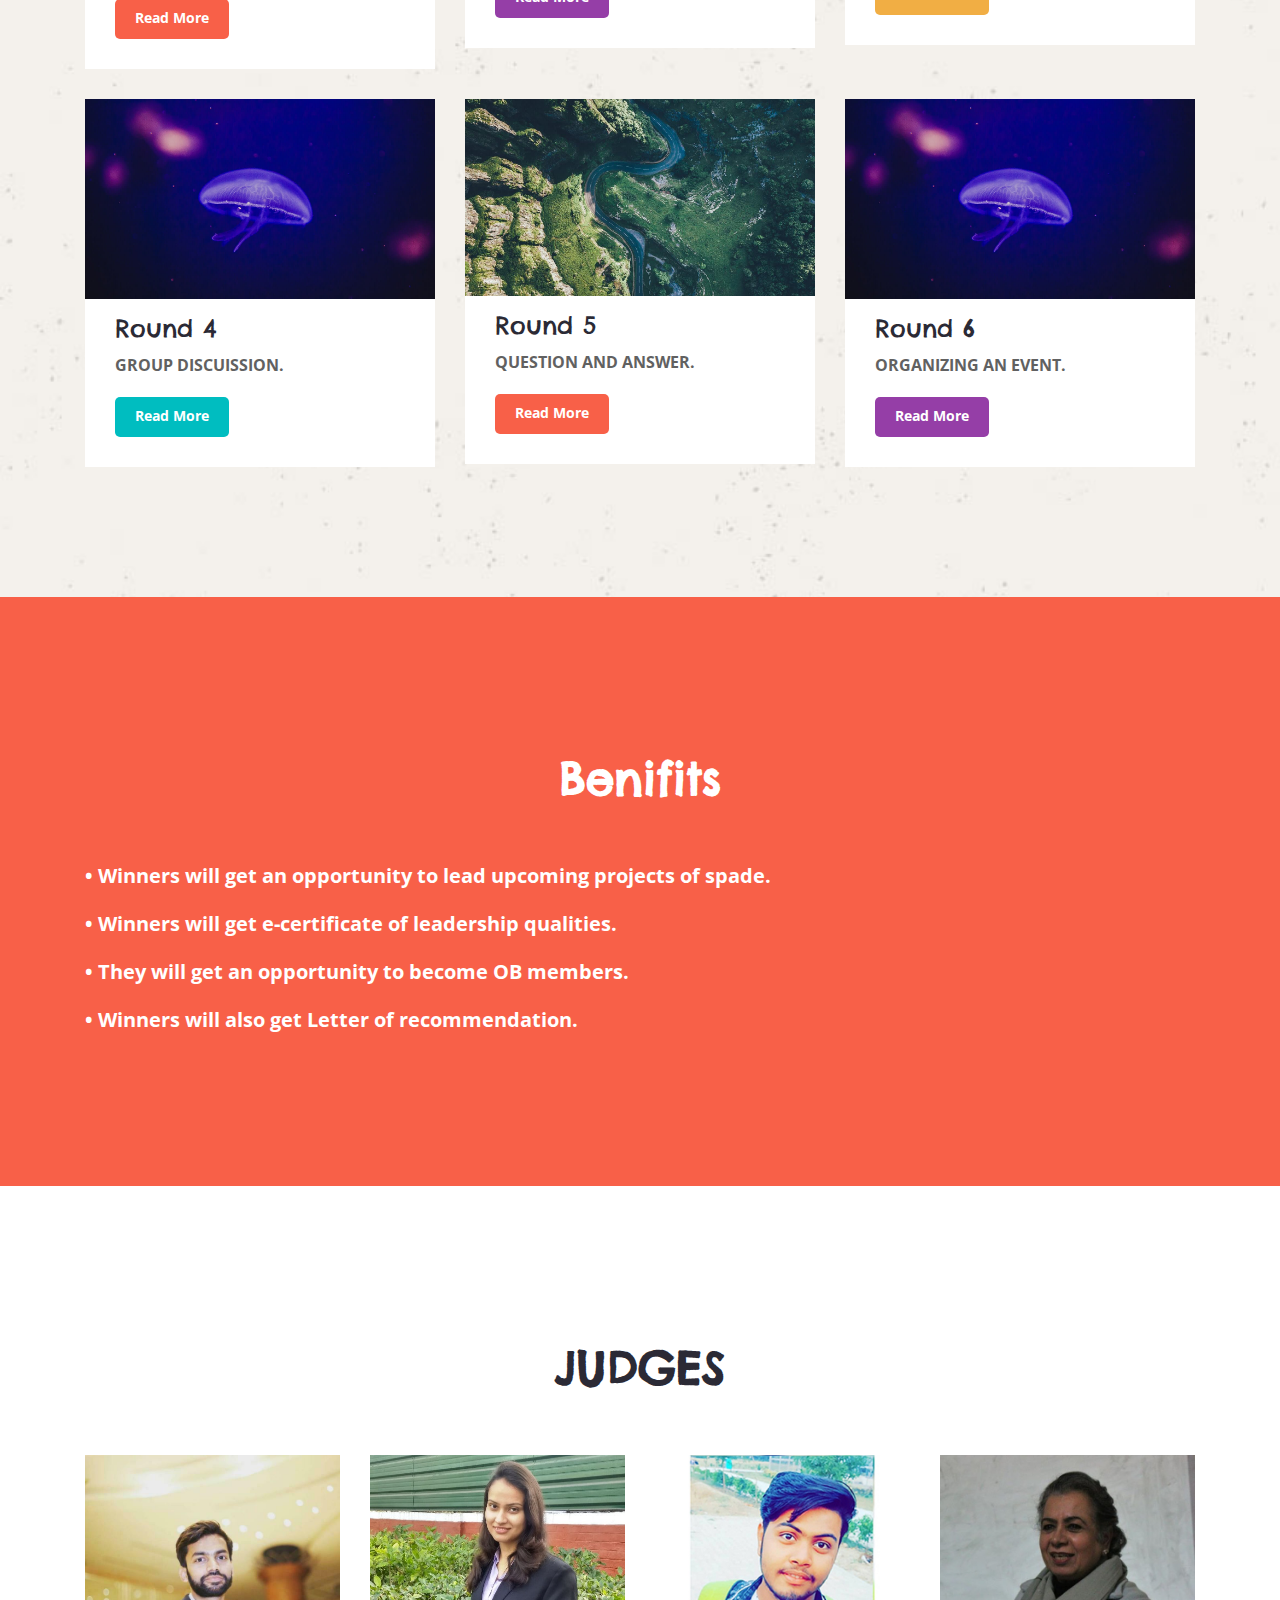
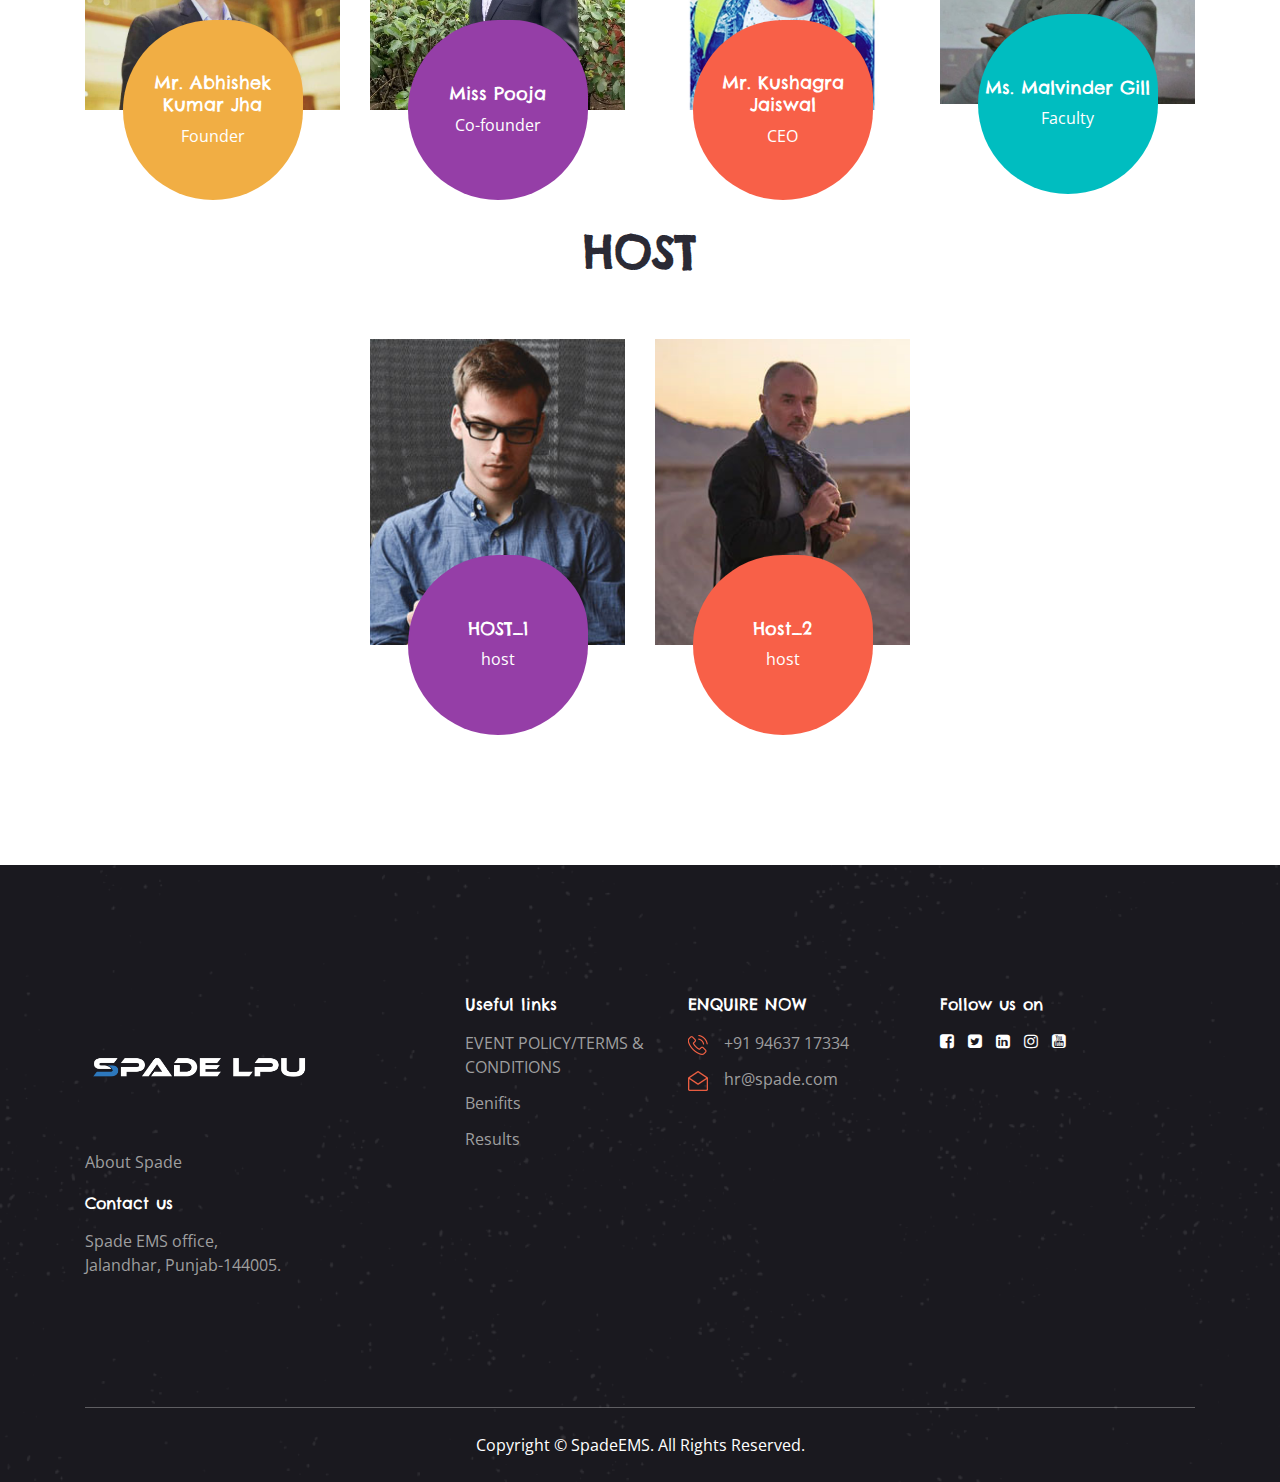
==== commit 9fcfd836: "usefull link updated" ====
--- a/index.html
+++ b/index.html
@@ -793,8 +793,9 @@
                             <div class="footer_link mt-50">
                                 <h5 class="footer_title">Useful links</h5>
                                 <ul class="link">
-                                    <li><a href="policy.html">EVENT POLICY</a></li>
-                                    <li><a href="terms.html">TERMS & CONDITIONS</a></li>
+                                    <li><a href="policy.html">EVENT POLICY/TERMS & CONDITIONS</a></li><li><a href="index.html#ben">Benifits </i></a>
+                                    <!-- <li><a href="terms.html">TERMS & CONDITIONS</a></li> -->
+                                    <li><a href="volunteer.html">Results</a></li>
 
                                 </ul>
                             </div> <!-- footer link -->
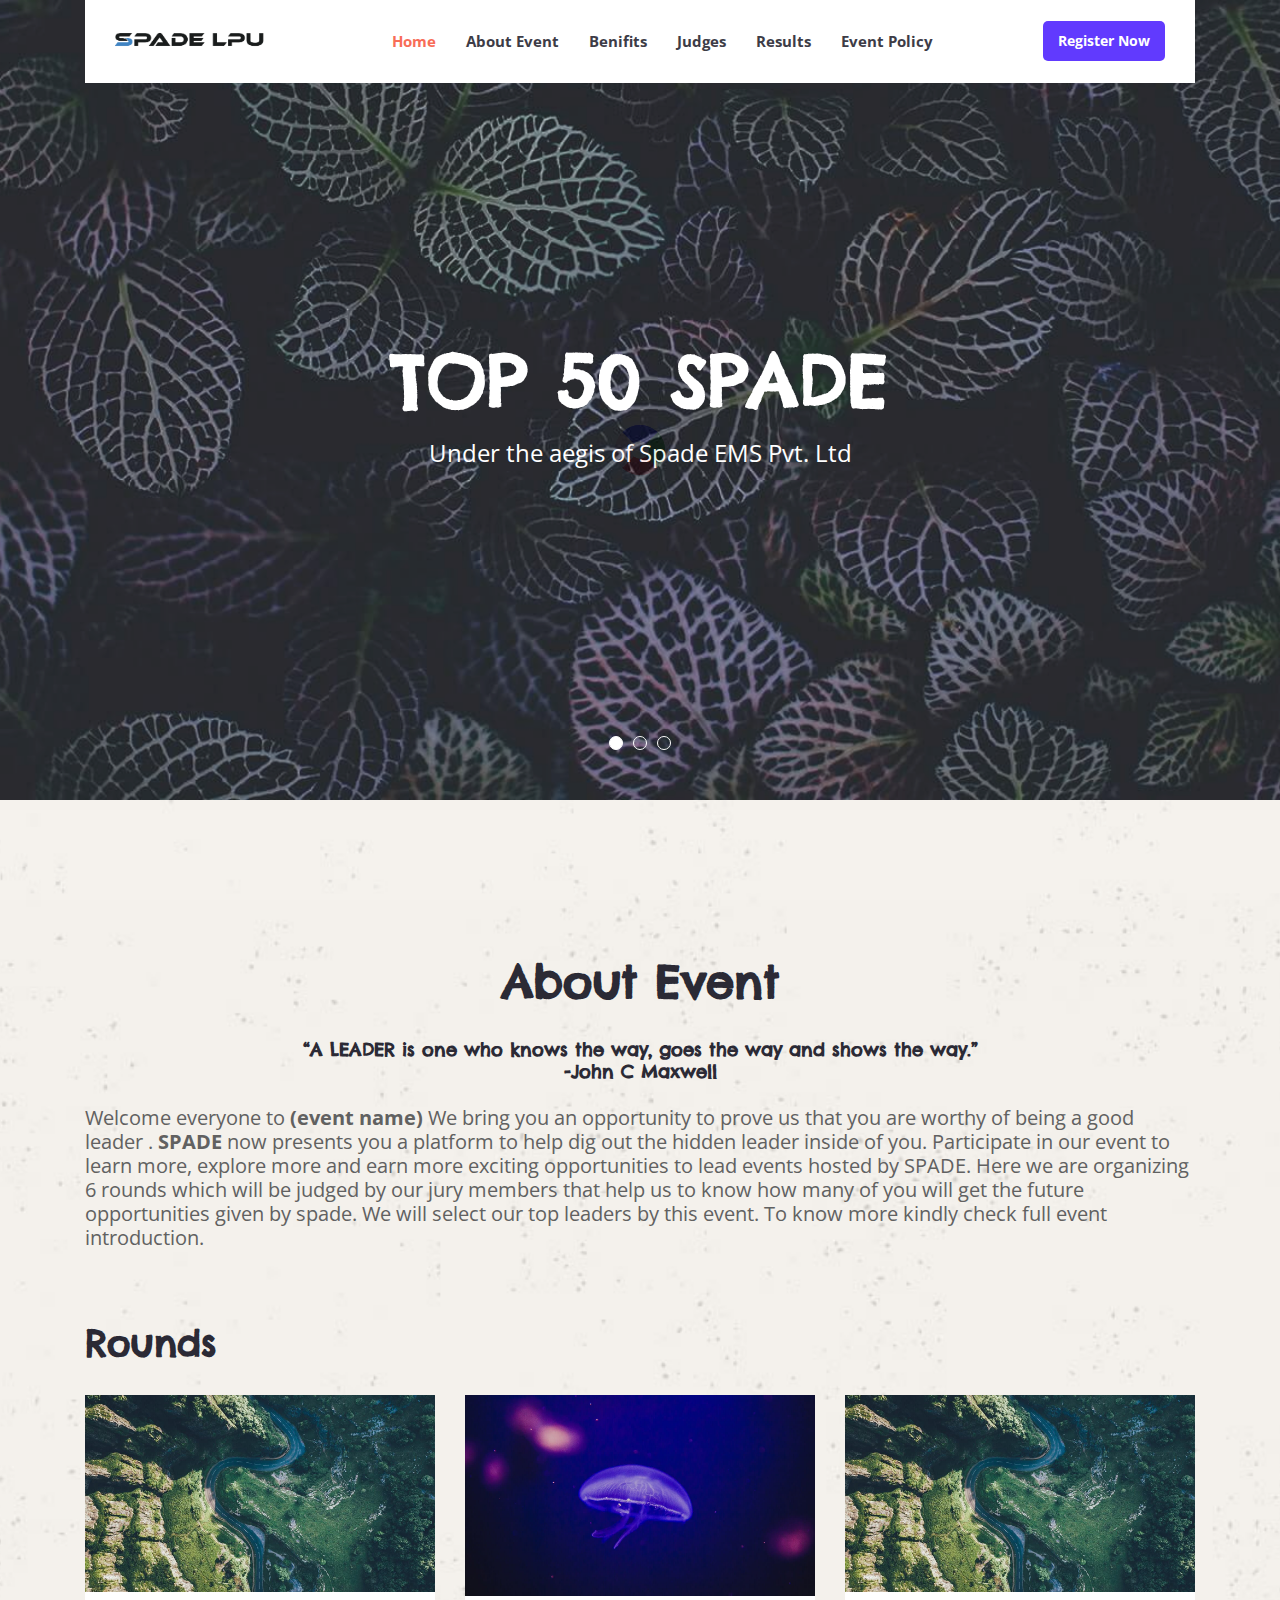
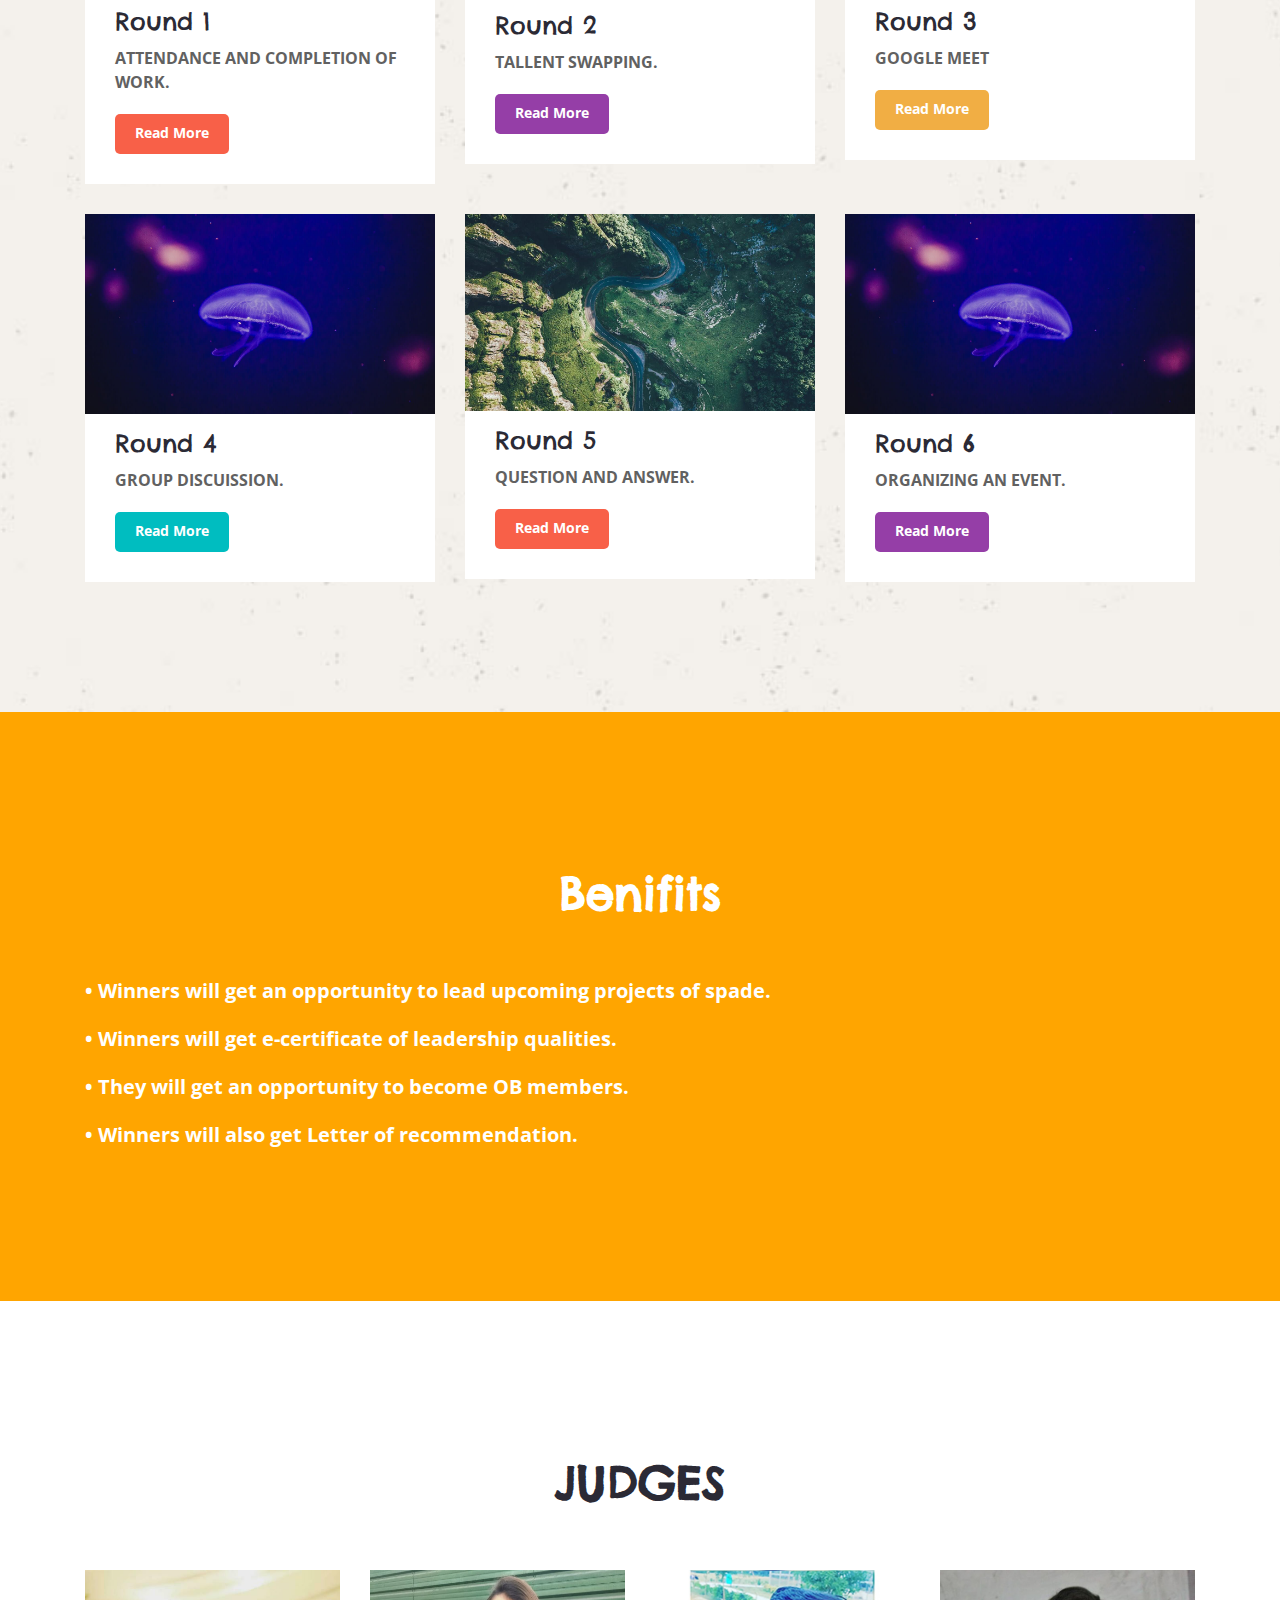
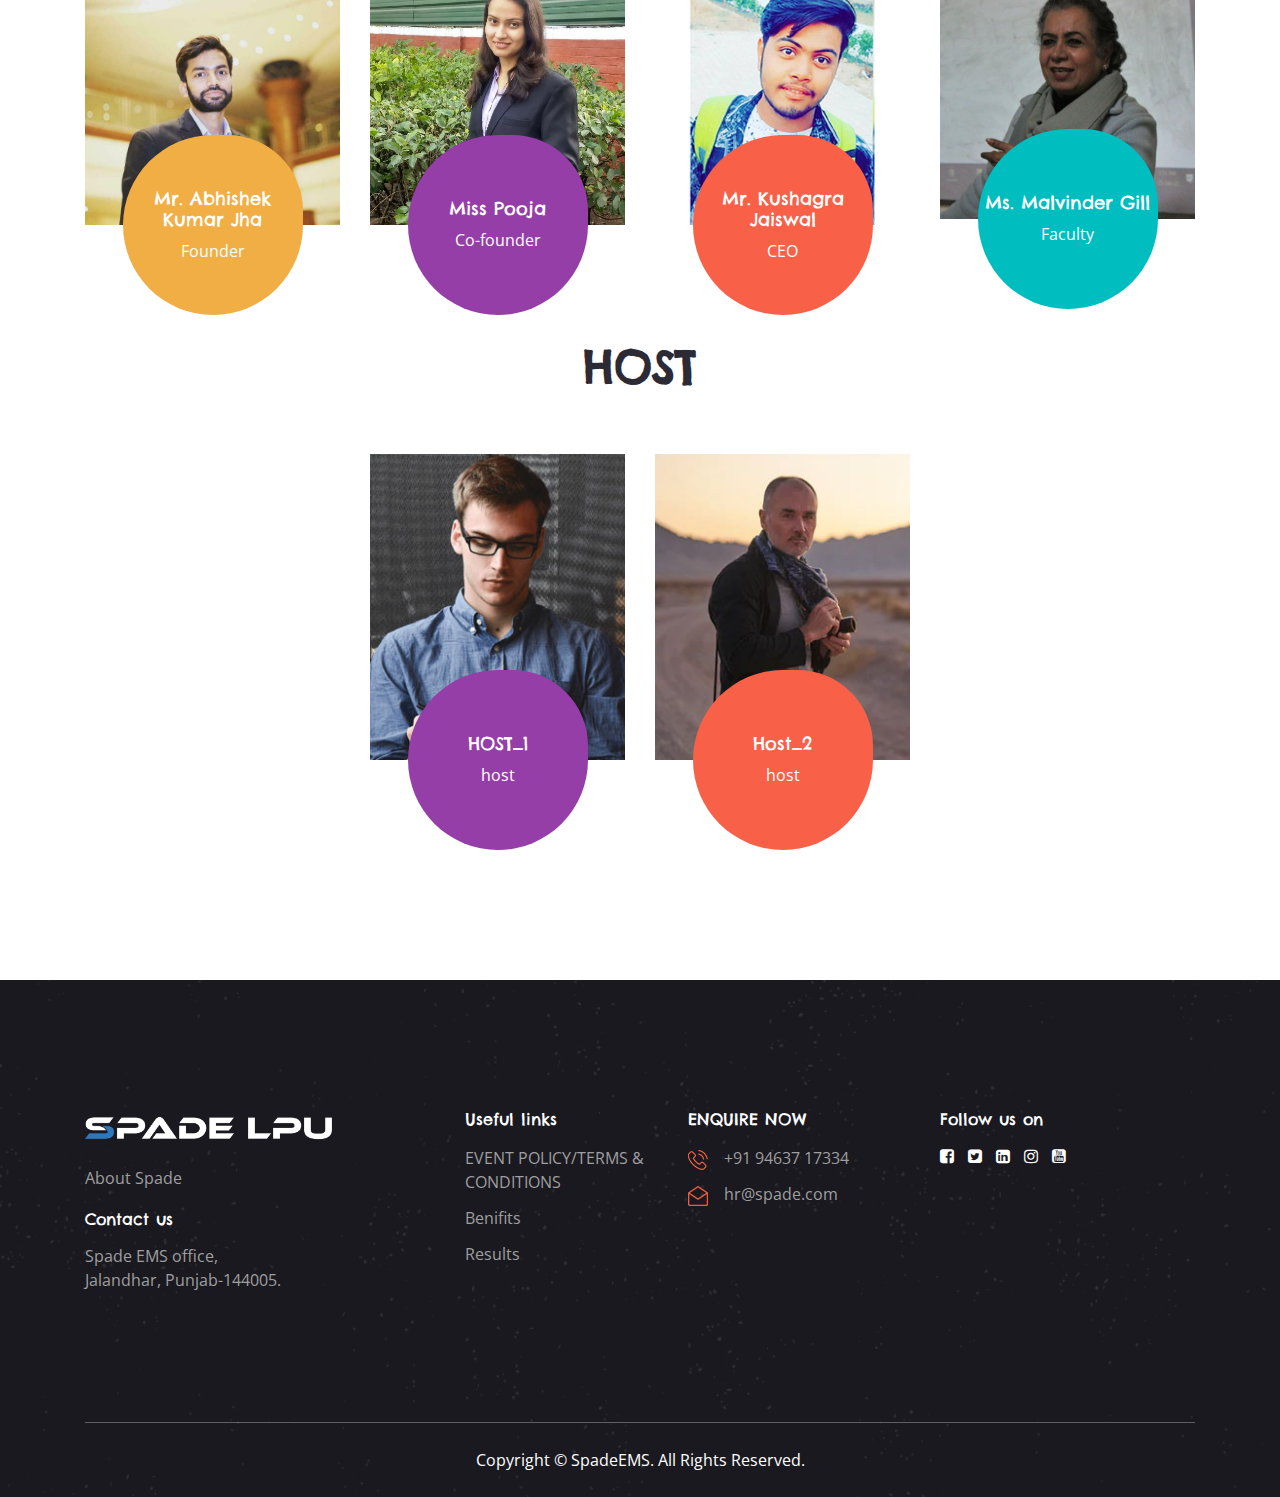
==== commit db93401b: "intro added" ====
--- a/index.html
+++ b/index.html
@@ -203,7 +203,15 @@
             </div> <!-- row -->
             <div class="row">
                 <div class="col-lg-12">
-               <p style="font-size: 20px;"> In this round, we will evaluate based on attendance, completion of tasks and the way students have done their work. This round will be of 10 points. 50% marks from the past work that is from the day students have joined spade and 50% marks will counted from 20th to 27th Dec. All the list of works will be provided by the HR's from that department. There will be no eliminations in Round1.
+                    <center><h5 >“A LEADER is one who knows the way, goes the way and shows the way.”<br>
+                        -John C Maxwell
+                    </h5> </center>
+                 <br>   
+               <p style="font-size: 20px;"> Welcome everyone to <b>(event name)</b> We bring you an opportunity to prove us that you are worthy of being a good leader .
+                <b>SPADE</b> now presents you a platform to help dig out the hidden leader inside of you. 
+               Participate in our event to learn more, explore more and earn more exciting opportunities to lead events hosted by SPADE.
+               Here we are organizing 6  rounds which will be judged by our jury members that help us to know how many of you will get the future opportunities given by spade. We will select our top leaders by this event.  To know more kindly check full event introduction.
+               
                </p><br><br><br>
                <h2>Rounds</h2> 
 
@@ -845,7 +853,7 @@
 
     <!--====== FOOTER PART ENDS ======-->
     
-    <!--====== GO TO TOP PART START ======-->
+    <!--====== GO TO TOP PART START ======->
     
     <div class="go-top-area">
         <div class="go-top-wrap">
--- a/assets/css/style.css
+++ b/assets/css/style.css
@@ -343,7 +343,7 @@
     left: 0;
     width: 100%;
     height: 50%;
-    background-color: #2b2a35;
+    background-color: none;
     z-index: -1; }
   .header_navbar.sticky {
     position: fixed;
@@ -757,7 +757,7 @@
   z-index: 9; }
 
 .slider_content {
-  padding-top: 140px;
+  padding-top: 0px;
   max-width: 680px;
   margin: 0 auto;
   width: 100%; }
@@ -3358,7 +3358,7 @@
       11.EVENT css 
 ===========================*/
 .event_area {
-  background-color: #f86048; }
+  background-color: orange; }
 
 .single_event .event_image {
   position: relative;
@@ -4324,7 +4324,7 @@
         left: 0;
         width: 100%;
         height: 100%;
-        background-color: rgba(22, 200, 231, 0.8);
+        background-color: rgba(22, 106, 231, 0.8);
         z-index: -1; }
     
 .page_banner_content .page_title {
